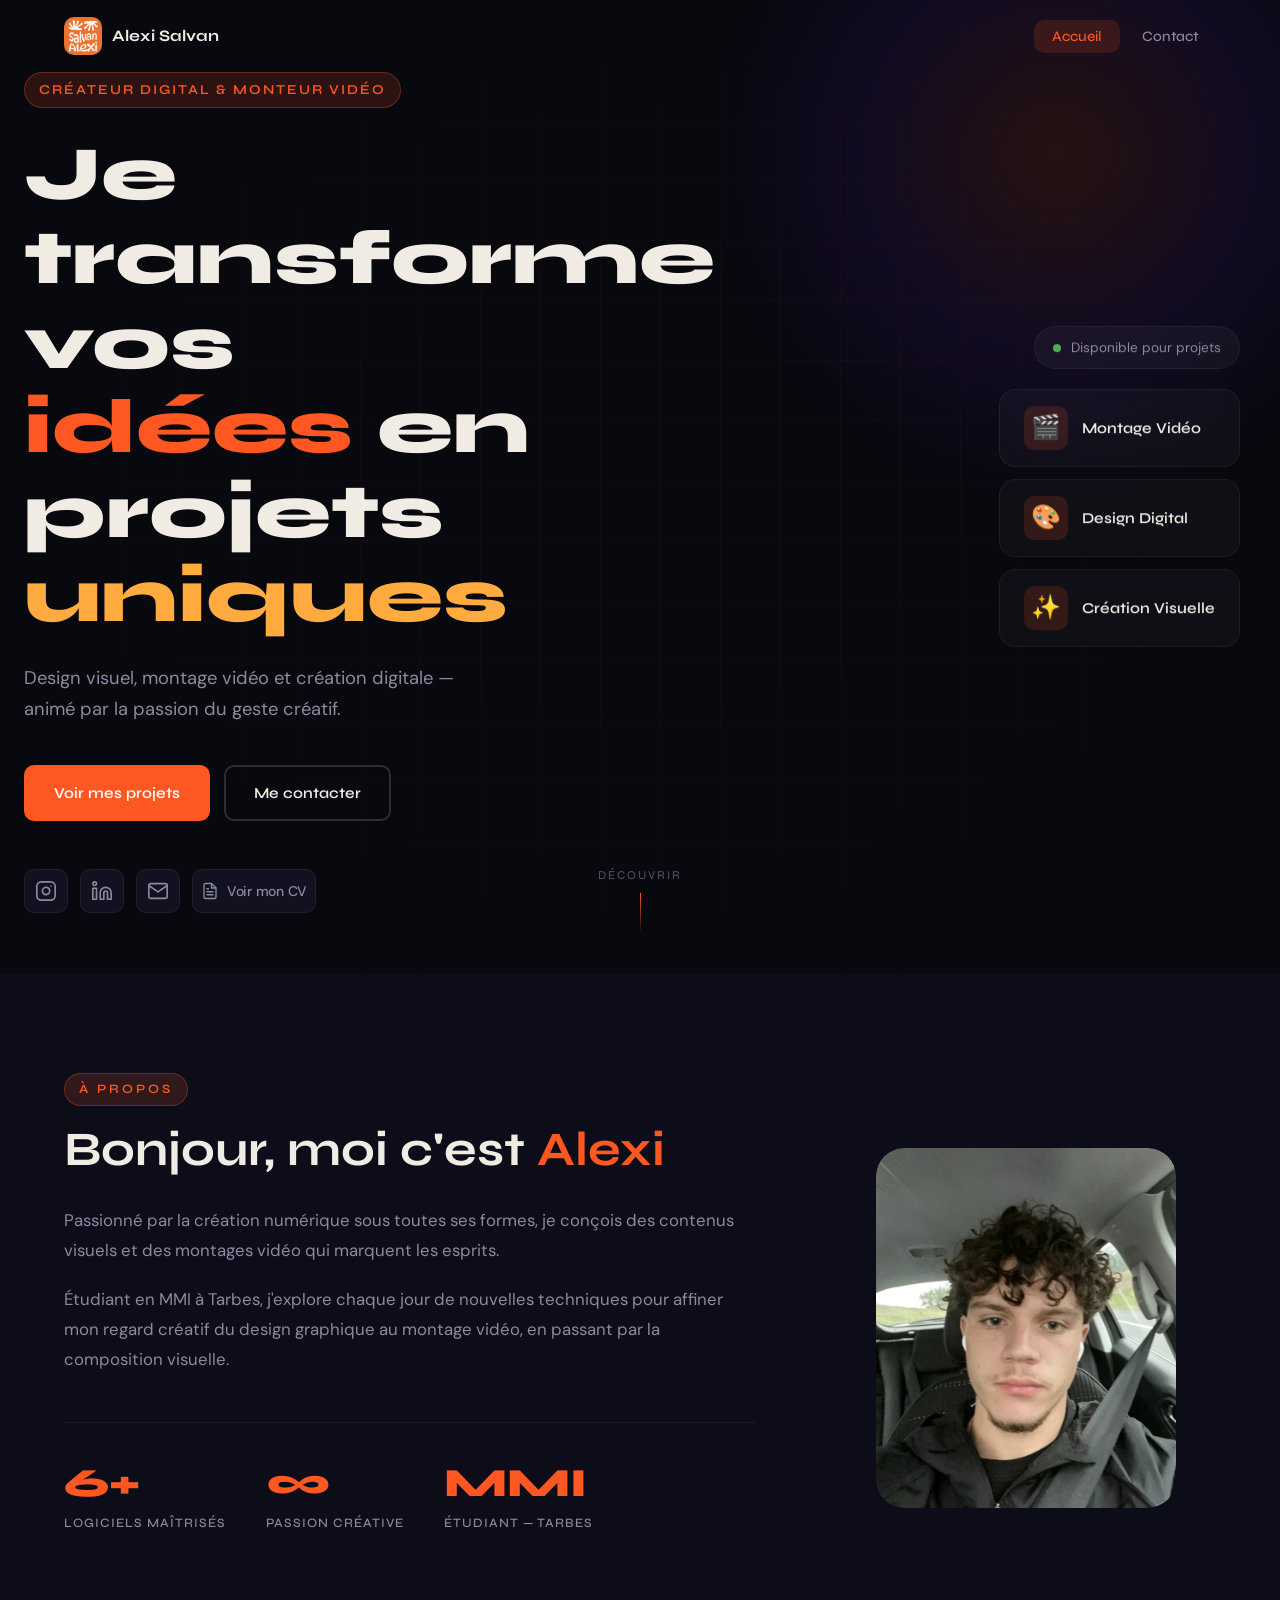
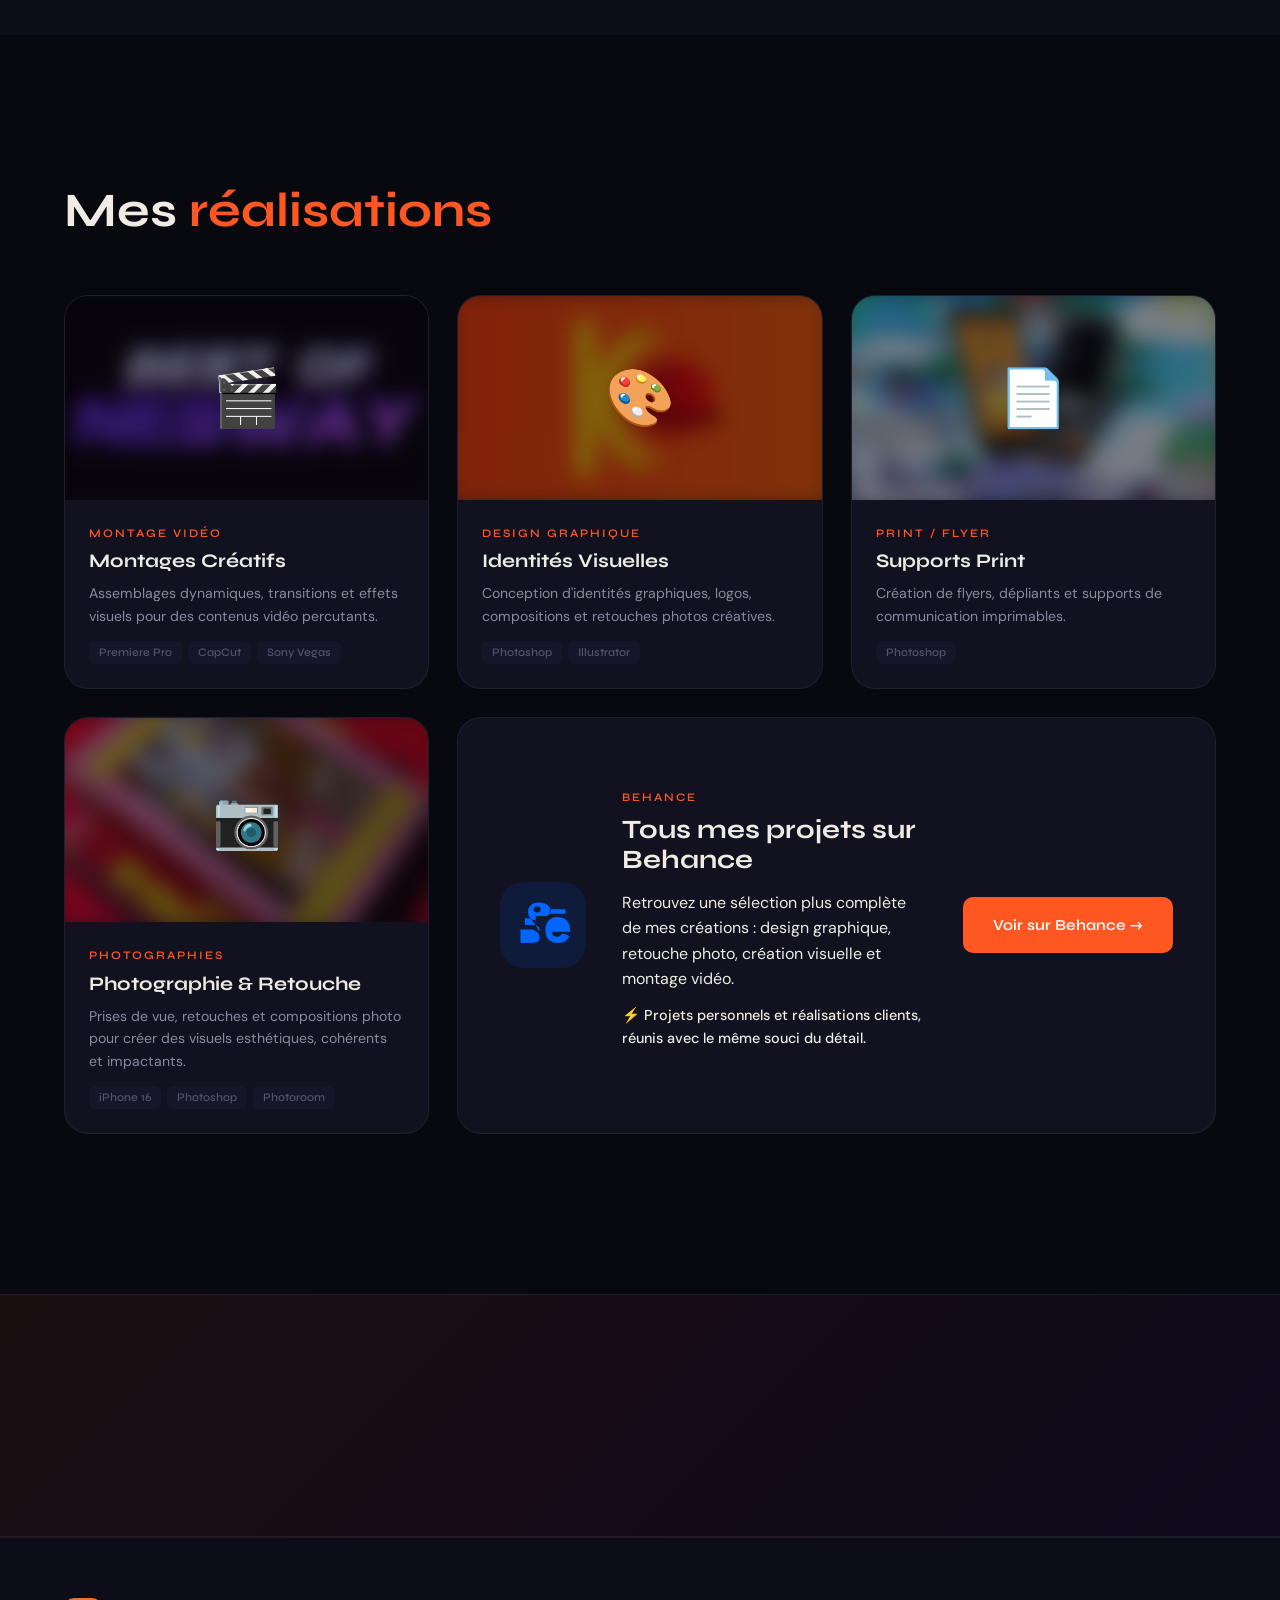
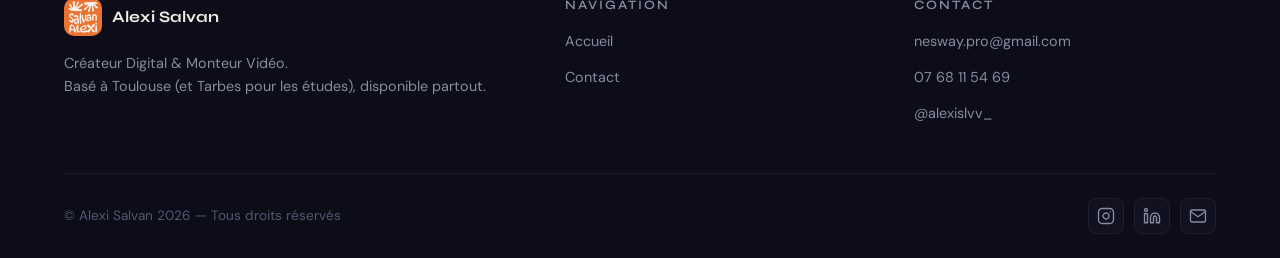
==== index.html @ b37fc1b8 "changelment" ====
<!DOCTYPE html>
<html lang="fr">
<head>
    <meta charset="UTF-8">
    <meta name="viewport" content="width=device-width, initial-scale=1.0">
    <title>Alexi Salvan — Créateur Digital & Montage Vidéo</title>
    <meta name="description" content="Découvrez l'univers d'Alexi Salvan : création digitale, conception visuelle et montage vidéo. Transformer vos idées en projets uniques.">
    <link rel="preconnect" href="https://fonts.googleapis.com">
    <link href="https://fonts.googleapis.com/css2?family=Syne:wght@400;500;600;700;800&family=DM+Sans:ital,opsz,wght@0,9..40,300;0,9..40,400;0,9..40,500;1,9..40,300&display=swap" rel="stylesheet">
    <link rel="stylesheet" href="style.css">
    <link rel="icon" type="image/png" href="assets/favicon.png">
</head>
<body>

    <!-- NAVIGATION -->
    <nav class="navbar" id="navbar">
        <div class="nav-inner">
            <a href="index.html" class="nav-logo">
                <img src="assets/logo.png" alt="Logo Alexi Salvan" class="logo-img">
                <span class="logo-name">Alexi Salvan</span>
            </a>
            <button class="nav-toggle" id="navToggle" aria-label="Menu">
                <span></span><span></span><span></span>
            </button>
            <ul class="nav-links" id="navLinks">
                <li><a href="index.html" class="active">Accueil</a></li>
                <li><a href="contact.html">Contact</a></li>
            </ul>
        </div>
    </nav>

    <!-- HERO -->
    <section class="hero" id="hero">
        <div class="hero-bg-grid"></div>
        <div class="hero-bg-glow"></div>
        <div class="hero-content">
            <p class="hero-eyebrow">Créateur Digital & Monteur Vidéo</p>
            <h1 class="hero-title">
                Je transforme vos<br>
                <span class="hero-accent">idées</span> en projets<br>
                <span class="hero-accent-2">uniques</span>
            </h1>
            <p class="hero-sub">
                Design visuel, montage vidéo et création digitale —<br>
                animé par la passion du geste créatif.
            </p>
            <div class="hero-actions">
                <a href="#projets" class="btn btn-primary">Voir mes projets</a>
                <a href="contact.html" class="btn btn-ghost">Me contacter</a>
            </div>
<div class="hero-social">
    <a href="https://www.instagram.com/alexislvv_" target="_blank" rel="noopener" aria-label="Instagram">
        <svg width="22" height="22" viewBox="0 0 24 24" fill="none" stroke="currentColor" stroke-width="1.8" stroke-linecap="round" stroke-linejoin="round"><rect x="2" y="2" width="20" height="20" rx="5" ry="5"/><path d="M16 11.37A4 4 0 1 1 12.63 8 4 4 0 0 1 16 11.37z"/><line x1="17.5" y1="6.5" x2="17.51" y2="6.5"/></svg>
    </a>

    <a href="https://www.linkedin.com/in/alexi-salvan-ab738b33b/" target="_blank" rel="noopener" aria-label="LinkedIn">
        <svg width="22" height="22" viewBox="0 0 24 24" fill="none" stroke="currentColor" stroke-width="1.8" stroke-linecap="round" stroke-linejoin="round"><path d="M16 8a6 6 0 0 1 6 6v7h-4v-7a2 2 0 0 0-2-2 2 2 0 0 0-2 2v7h-4v-7a6 6 0 0 1 6-6z"/><rect x="2" y="9" width="4" height="12"/><circle cx="4" cy="4" r="2"/></svg>
    </a>

    <a href="mailto:nesway.pro@gmail.com" aria-label="Email">
        <svg width="22" height="22" viewBox="0 0 24 24" fill="none" stroke="currentColor" stroke-width="1.8" stroke-linecap="round" stroke-linejoin="round"><path d="M4 4h16c1.1 0 2 .9 2 2v12c0 1.1-.9 2-2 2H4c-1.1 0-2-.9-2-2V6c0-1.1.9-2 2-2z"/><polyline points="22,6 12,13 2,6"/></svg>
    </a>

    <a href="assets/cv-alexi-salvan.pdf" class="hero-social-cv" target="_blank" rel="noopener" aria-label="Voir mon CV">
        <svg width="18" height="18" viewBox="0 0 24 24" fill="none" stroke="currentColor" stroke-width="1.8" stroke-linecap="round" stroke-linejoin="round" aria-hidden="true">
            <path d="M14 2H6a2 2 0 0 0-2 2v16a2 2 0 0 0 2 2h12a2 2 0 0 0 2-2V8z"/>
            <polyline points="14 2 14 8 20 8"/>
            <line x1="8" y1="13" x2="16" y2="13"/>
            <line x1="8" y1="17" x2="16" y2="17"/>
            <line x1="8" y1="9" x2="10" y2="9"/>
        </svg>
        <span>Voir mon CV</span>
    </a>
</div>

        </div>
        <div class="hero-visual">
            <div class="hero-badge">
                <div class="badge-dot"></div>
                <span>Disponible pour projets</span>
            </div>
            <div class="hero-card-stack">
                <div class="hc-card hc-card-1">
                    <div class="hc-icon">🎬</div>
                    <span>Montage Vidéo</span>
                </div>
                <div class="hc-card hc-card-2">
                    <div class="hc-icon">🎨</div>
                    <span>Design Digital</span>
                </div>
                <div class="hc-card hc-card-3">
                    <div class="hc-icon">✨</div>
                    <span>Création Visuelle</span>
                </div>
            </div>
        </div>
        <div class="hero-scroll-hint">
            <span>Découvrir</span>
            <div class="scroll-line"></div>
        </div>
    </section>

    <!-- ABOUT -->
    <section class="section about" id="about">
        <div class="container">
            <div class="section-label reveal">À propos</div>
            <div class="about-grid">
                <div class="about-text reveal">
                    <h2>Bonjour, moi c'est <span class="text-accent">Alexi</span></h2>
                    <p>
                        Passionné par la création numérique sous toutes ses formes, je conçois des contenus visuels et des montages vidéo qui marquent les esprits.
                    </p>
                    <p>
                        Étudiant en MMI à Tarbes, j'explore chaque jour de nouvelles techniques pour affiner mon regard créatif du design graphique au montage vidéo, en passant par la composition visuelle.
                    </p>
                    <div class="about-stats reveal">
                        <div class="stat">
                            <span class="stat-num">6+</span>
                            <span class="stat-label">Logiciels maîtrisés</span>
                        </div>
                        <div class="stat">
                            <span class="stat-num">∞</span>
                            <span class="stat-label">Passion créative</span>
                        </div>
                        <div class="stat">
                            <span class="stat-num">MMI</span>
                            <span class="stat-label">Étudiant — Tarbes</span>
                        </div>
                    </div>
                </div>
                <div class="about-visual reveal">
                    <div class="about-img-frame">
                            <img src="assets/moi.png" alt="Photo de Alexi Salvan" class="about-img">
                        </div>
                    </div>
                </div>
            </div>
        </div>
    </section>

<!-- PROJECTS PREVIEW -->
<section class="section projects-preview" id="projets">
    <div class="container">
        <div class="section-label reveal">Portfolio</div>
        <div class="section-header reveal">
            <h2>Mes <span class="text-accent">réalisations</span></h2>
        </div>

<!-- Project Cards -->
<div class="projects-main-grid">
    <div class="project-main-card reveal" data-category="video">
        <div class="pmc-img pmc-img-bg" style="--project-bg: url('assets/video/3.png');">
            <div class="pmc-placeholder">
                <span>🎬</span>
            </div>
            <div class="pmc-overlay">
                <a href="montage-video.html" class="btn btn-primary btn-sm">Voir le projet →</a>
            </div>
        </div>
        <div class="pmc-body">
            <div class="pmc-category">Montage Vidéo</div>
            <h3>Montages Créatifs</h3>
            <p>Assemblages dynamiques, transitions et effets visuels pour des contenus vidéo percutants.</p>
            <div class="pmc-tools">
                <span>Premiere Pro</span>
                <span>CapCut</span>
                <span>Sony Vegas</span>
            </div>
        </div>
    </div>

    <div class="project-main-card reveal" data-category="design">
        <div class="pmc-img pmc-img-bg" style="--project-bg: url('assets/design/2.png');">
            <div class="pmc-placeholder">
                <span>🎨</span>
            </div>
            <div class="pmc-overlay">
                <a href="design.html" class="btn btn-primary btn-sm">Voir les projets →</a>
            </div>
        </div>
        <div class="pmc-body">
            <div class="pmc-category">Design Graphique</div>
            <h3>Identités Visuelles</h3>
            <p>Conception d'identités graphiques, logos, compositions et retouches photos créatives.</p>
            <div class="pmc-tools">
                <span>Photoshop</span>
                <span>Illustrator</span>
            </div>
        </div>
    </div>

    <div class="project-main-card reveal" data-category="print">
        <div class="pmc-img pmc-img-bg" style="--project-bg: url('assets/flyers/flyer-1.png');">
            <div class="pmc-placeholder">
                <span>📄</span>
            </div>
            <div class="pmc-overlay">
                <a href="flyers.html" class="btn btn-primary btn-sm">Voir les projets →</a>
            </div>
        </div>
        <div class="pmc-body">
            <div class="pmc-category">Print / Flyer</div>
            <h3>Supports Print</h3>
            <p>Création de flyers, dépliants et supports de communication imprimables.</p>
            <div class="pmc-tools">
                <span>Photoshop</span>
            </div>
        </div>
    </div>

    <div class="project-main-card reveal" data-category="photographies">
        <div class="pmc-img pmc-img-bg" style="--project-bg: url('assets/photo/3.jpg');">
            <div class="pmc-placeholder">
                <span>📷</span>
            </div>
            <div class="pmc-overlay">
                <a href="photo.html" class="btn btn-primary btn-sm">Voir les projets →</a>
            </div>
        </div>
        <div class="pmc-body">
            <div class="pmc-category">Photographies</div>
            <h3>Photographie & Retouche</h3>
            <p>Prises de vue, retouches et compositions photo pour créer des visuels esthétiques, cohérents et impactants.</p>
            <div class="pmc-tools">
                <span>iPhone 16</span>
                <span>Photoshop</span>
                <span>Photoroom</span>
            </div>
        </div>
    </div>

<!-- Featured Behance Block -->
<div class="project-main-card behance-card-wide reveal">
    <div class="behance-card-content">
        <div class="behance-card-left">
            <div class="behance-icon">
                <svg width="54" height="54" viewBox="0 0 24 24" fill="currentColor">
                    <path d="M22 7h-7V5h7v2zm1.726 10c-.442 1.297-2.029 3-5.101 3-3.074 0-5.564-1.729-5.564-5.675 0-3.91 2.325-5.92 5.466-5.92 3.082 0 4.964 1.782 5.375 4.426.078.506.109 1.188.095 2.14H15.97c.13 1.67 1.09 2.279 2.39 2.279.95 0 1.629-.447 1.742-1.237l1.614.007zM8.726 8h4.145c1.464 0 2.527-.91 2.527-2.338C15.398 3.763 13.59 2 10.18 2 7.16 2 5.32 3.8 5.32 6.17c0 2.378 1.91 3.83 4.147 3.83h-.74zm.71-4.29c.95 0 1.532.58 1.532 1.37 0 .85-.68 1.37-1.532 1.37-.954 0-1.59-.57-1.59-1.37 0-.79.64-1.37 1.59-1.37zM2 20h4.5c2.5 0 4-.5 4-2.5s-1.5-2.5-3-3.5H2v5.5c0 .33.27.5.5.5H2zm2-8h4c1.5 0 2.5 1 2.5 2.5S7.5 9 6 9H4v3z"/>
                </svg>
            </div>
        </div>

        <div class="behance-card-text">
            <div class="pmc-category">Behance</div>
            <h3>Tous mes projets sur Behance</h3>
            <p>
                Retrouvez une sélection plus complète de mes créations : design graphique, retouche photo, création visuelle et montage vidéo.
            </p>
            <p class="behance-note">
                ⚡ Projets personnels et réalisations clients, réunis avec le même souci du détail.
            </p>
        </div>

        <div class="behance-card-action">
            <a href="https://www.behance.net/gallery/190710041/Portfolio-de-SALVAN-Mes-Projets" target="_blank" rel="noopener" class="btn btn-primary">
                Voir sur Behance →
            </a>
        </div>
    </div>
</div>

</section>


    <!-- CTA BAND -->
    <section class="cta-band">
        <div class="container">
            <div class="cta-band-inner reveal">
                <div class="cta-band-text">
                    <h2>Un projet en tête ?</h2>
                    <p>Discutons ensemble de vos idées et voyons ce que l'on peut créer.</p>
                </div>
                <a href="contact.html" class="btn btn-primary btn-lg">Me contacter →</a>
            </div>
        </div>
    </section>

    

    <!-- FOOTER -->
    <footer class="footer">
        <div class="container">
            <div class="footer-top">
                <div class="footer-brand">
                    <div class="footer-logo">
                        <img src="assets/logo.png" alt="Logo Alexi Salvan" class="logo-img">
                        <span class="logo-name">Alexi Salvan</span>
                    </div>
                    <p class="footer-tagline">Créateur Digital & Monteur Vidéo.<br>Basé à Toulouse (et Tarbes pour les études), disponible partout.</p>
                </div>
                <div class="footer-nav">
                    <h4>Navigation</h4>
                    <ul>
                        <li><a href="index.html">Accueil</a></li>
                        <li><a href="contact.html">Contact</a></li>
                    </ul>
                </div>
                <div class="footer-contact">
                    <h4>Contact</h4>
                    <ul>
                        <li><a href="mailto:nesway.pro@gmail.com">nesway.pro@gmail.com</a></li>
                        <li><a href="tel:+33768115469">07 68 11 54 69</a></li>
                        <li><a href="https://www.instagram.com/alexislvv_" target="_blank" rel="noopener">@alexislvv_</a></li>
                    </ul>
                </div>
            </div>
            <div class="footer-bottom">
                <p>© Alexi Salvan 2025 — Tous droits réservés</p>
                <div class="footer-social">
                    <a href="https://www.instagram.com/alexislvv_" target="_blank" rel="noopener" aria-label="Instagram">
                        <svg width="18" height="18" viewBox="0 0 24 24" fill="none" stroke="currentColor" stroke-width="1.8" stroke-linecap="round" stroke-linejoin="round"><rect x="2" y="2" width="20" height="20" rx="5" ry="5"/><path d="M16 11.37A4 4 0 1 1 12.63 8 4 4 0 0 1 16 11.37z"/><line x1="17.5" y1="6.5" x2="17.51" y2="6.5"/></svg>
                    </a>
                    <a href="https://www.linkedin.com/in/alexi-salvan-ab738b33b/" target="_blank" rel="noopener" aria-label="LinkedIn">
                        <svg width="18" height="18" viewBox="0 0 24 24" fill="none" stroke="currentColor" stroke-width="1.8" stroke-linecap="round" stroke-linejoin="round"><path d="M16 8a6 6 0 0 1 6 6v7h-4v-7a2 2 0 0 0-2-2 2 2 0 0 0-2 2v7h-4v-7a6 6 0 0 1 6-6z"/><rect x="2" y="9" width="4" height="12"/><circle cx="4" cy="4" r="2"/></svg>
                    </a>
                    <a href="mailto:nesway.pro@gmail.com" aria-label="Email">
                        <svg width="18" height="18" viewBox="0 0 24 24" fill="none" stroke="currentColor" stroke-width="1.8" stroke-linecap="round" stroke-linejoin="round"><path d="M4 4h16c1.1 0 2 .9 2 2v12c0 1.1-.9 2-2 2H4c-1.1 0-2-.9-2-2V6c0-1.1.9-2 2-2z"/><polyline points="22,6 12,13 2,6"/></svg>
                    </a>
                </div>
            </div>
        </div>
    </footer>

    <script src="main.js"></script>
</body>
</html>
---- style.css ----
/* =============================================
   ALEXI SALVAN — PORTFOLIO STYLES
   Theme: "Aurora Dark" — Bold & Vibrant
   ============================================= */

/* --- RESET & BASE --- */
*, *::before, *::after {
    margin: 0;
    padding: 0;
    box-sizing: border-box;
}

:root {
    /* Colors */
    --bg:         #08080f;
    --bg-alt:     #0d0d1a;
    --bg-card:    #111120;
    --bg-card-2:  #16162a;
    --accent:     #ff5722;
    --accent-hover: #ff7043;
    --accent-2:   #ffab40;
    --accent-glow: rgba(255, 87, 34, 0.15);
    --violet:     #7b2ff7;
    --violet-dim: rgba(123, 47, 247, 0.1);
    --text:       #f0ece4;
    --text-muted: #8a8aa0;
    --text-dim:   #555570;
    --border:     rgba(255,255,255,0.06);
    --border-accent: rgba(255, 87, 34, 0.3);

    /* Typography */
    --font-head: 'Syne', sans-serif;
    --font-body: 'DM Sans', sans-serif;

    /* Spacing */
    --nav-h: 72px;
    --container: 1200px;
    --radius: 16px;
    --radius-sm: 10px;
    --radius-lg: 24px;

    /* Transitions */
    --t: 0.3s ease;
    --t-slow: 0.5s ease;
}

/* --- SCROLLBAR --- */
::-webkit-scrollbar { width: 6px; }
::-webkit-scrollbar-track { background: var(--bg); }
::-webkit-scrollbar-thumb { background: var(--accent); border-radius: 3px; }

/* --- BASE --- */
html {
    scroll-behavior: smooth;
    scroll-padding-top: var(--nav-h);
}
body {
    background: var(--bg);
    color: var(--text);
    font-family: var(--font-body);
    font-size: 16px;
    line-height: 1.6;
    overflow-x: hidden;
}
a { color: inherit; text-decoration: none; transition: color var(--t); }
img { max-width: 100%; display: block; }
ul { list-style: none; }
::selection { background: var(--accent); color: #fff; }

/* --- LAYOUT --- */
.container {
    width: 100%;
    max-width: var(--container);
    margin: 0 auto;
    padding: 0 24px;
}
.section { padding: 100px 0; }

/* --- TYPOGRAPHY --- */
h1, h2, h3, h4 {
    font-family: var(--font-head);
    line-height: 1.15;
    font-weight: 700;
}
.text-accent { color: var(--accent); }
.text-accent-2 { color: var(--accent-2); }

/* --- BUTTONS --- */
.btn {
    display: inline-flex;
    align-items: center;
    gap: 8px;
    padding: 14px 28px;
    border-radius: var(--radius-sm);
    font-family: var(--font-head);
    font-weight: 600;
    font-size: 0.95rem;
    cursor: pointer;
    border: 2px solid transparent;
    transition: all var(--t);
    white-space: nowrap;
    text-decoration: none;
}
.btn-primary {
    background: var(--accent);
    color: #fff;
    border-color: var(--accent);
}
.btn-primary:hover {
    background: var(--accent-hover);
    border-color: var(--accent-hover);
    transform: translateY(-2px);
    box-shadow: 0 8px 24px rgba(255, 87, 34, 0.35);
}
.btn-ghost {
    background: transparent;
    color: var(--text);
    border-color: rgba(255,255,255,0.15);
}
.btn-ghost:hover {
    background: rgba(255,255,255,0.06);
    border-color: rgba(255,255,255,0.3);
    transform: translateY(-2px);
}
.btn-outline {
    background: transparent;
    color: var(--accent);
    border-color: var(--border-accent);
}
.btn-outline:hover {
    background: var(--accent-glow);
    transform: translateY(-2px);
}
.btn-sm { padding: 10px 20px; font-size: 0.875rem; }
.btn-lg { padding: 18px 36px; font-size: 1rem; }
.btn-full { width: 100%; justify-content: center; }

/* --- NAVBAR --- */
.navbar {
    position: fixed;
    top: 0; left: 0; right: 0;
    z-index: 1000;
    height: var(--nav-h);
    transition: all var(--t);
}
.navbar.scrolled {
    background: rgba(8, 8, 15, 0.92);
    backdrop-filter: blur(16px);
    border-bottom: 1px solid var(--border);
}
.nav-inner {
    max-width: var(--container);
    margin: 0 auto;
    padding: 0 24px;
    height: 100%;
    display: flex;
    align-items: center;
    justify-content: space-between;
    gap: 32px;
}
.nav-logo {
    display: flex;
    align-items: center;
    gap: 10px;
    text-decoration: none;
}
.logo-mark {
    width: 38px; height: 38px;
    background: var(--accent);
    border-radius: 10px;
    display: flex;
    align-items: center;
    justify-content: center;
    font-family: var(--font-head);
    font-weight: 800;
    font-size: 0.85rem;
    color: #fff;
    letter-spacing: -0.5px;
}

.logo-img {
    width: 38px;
    height: 38px;
    object-fit: contain;
    display: block;
    border-radius: 10px;
}

.logo-name {
    font-family: var(--font-head);
    font-weight: 700;
    font-size: 1rem;
    color: var(--text);
}
.nav-links {
    display: flex;
    align-items: center;
    gap: 4px;
}
.nav-links a {
    padding: 8px 18px;
    border-radius: var(--radius-sm);
    font-family: var(--font-head);
    font-weight: 500;
    font-size: 0.9rem;
    color: var(--text-muted);
    transition: all var(--t);
}
.nav-links a:hover,
.nav-links a.active {
    color: var(--text);
    background: rgba(255,255,255,0.06);
}
.nav-links a.active {
    color: var(--accent);
    background: var(--accent-glow);
}
.nav-toggle {
    display: none;
    flex-direction: column;
    gap: 5px;
    background: none;
    border: none;
    cursor: pointer;
    padding: 6px;
}
.nav-toggle span {
    width: 24px; height: 2px;
    background: var(--text);
    border-radius: 2px;
    transition: all var(--t);
}

/* --- HERO --- */
.hero {
    min-height: 100vh;
    display: flex;
    align-items: center;
    position: relative;
    overflow: hidden;
    padding-top: var(--nav-h);
    padding-bottom: 60px;
}
.hero-bg-grid {
    position: absolute;
    inset: 0;
    background-image:
        linear-gradient(rgba(255,87,34,0.04) 1px, transparent 1px),
        linear-gradient(90deg, rgba(255,87,34,0.04) 1px, transparent 1px);
    background-size: 60px 60px;
    mask-image: radial-gradient(ellipse at center, black 30%, transparent 80%);
}
.hero-bg-glow {
    position: absolute;
    top: -20%;
    right: -10%;
    width: 700px; height: 700px;
    background: radial-gradient(circle, rgba(255,87,34,0.12) 0%, rgba(123,47,247,0.08) 40%, transparent 70%);
    border-radius: 50%;
    animation: pulse-glow 6s ease-in-out infinite alternate;
}
@keyframes pulse-glow {
    0%   { transform: scale(1); opacity: 0.7; }
    100% { transform: scale(1.15); opacity: 1; }
}
.hero-content {
    position: relative;
    z-index: 2;
    max-width: 680px;
    padding: 0 24px;
}
.hero-eyebrow {
    display: inline-block;
    font-family: var(--font-head);
    font-size: 0.85rem;
    font-weight: 600;
    color: var(--accent);
    letter-spacing: 2px;
    text-transform: uppercase;
    margin-bottom: 24px;
    padding: 6px 14px;
    background: var(--accent-glow);
    border: 1px solid var(--border-accent);
    border-radius: 100px;
}
.hero-title {
    font-size: clamp(2.8rem, 6vw, 5rem);
    font-weight: 800;
    line-height: 1.1;
    margin-bottom: 24px;
    color: var(--text);
}
.hero-accent {
    color: var(--accent);
    position: relative;
}
.hero-accent-2 {
    color: var(--accent-2);
}
.hero-sub {
    font-size: 1.15rem;
    color: var(--text-muted);
    margin-bottom: 40px;
    line-height: 1.7;
}
.hero-actions {
    display: flex;
    flex-wrap: wrap;
    gap: 14px;
    margin-bottom: 48px;
}
.hero-social {
    display: flex;
    gap: 12px;
    align-items: center;
}
.hero-social a {
    width: 44px; height: 44px;
    border-radius: var(--radius-sm);
    background: var(--bg-card);
    border: 1px solid var(--border);
    display: flex;
    align-items: center;
    justify-content: center;
    color: var(--text-muted);
    transition: all var(--t);
}
.hero-social a:hover {
    background: var(--accent-glow);
    border-color: var(--border-accent);
    color: var(--accent);
    transform: translateY(-3px);
}
.hero-visual {
    position: absolute;
    right: 0;
    top: 50%;
    transform: translateY(-50%);
    width: 400px;
    display: flex;
    flex-direction: column;
    align-items: flex-end;
    gap: 20px;
    z-index: 2;
    padding: 0 40px 0 0;
}
.hero-badge {
    display: flex;
    align-items: center;
    gap: 10px;
    padding: 10px 18px;
    background: rgba(255,255,255,0.04);
    border: 1px solid var(--border);
    border-radius: 100px;
    font-size: 0.85rem;
    color: var(--text-muted);
    backdrop-filter: blur(10px);
}
.badge-dot {
    width: 8px; height: 8px;
    border-radius: 50%;
    background: #4caf50;
    animation: blink 2s ease-in-out infinite;
}
@keyframes blink {
    0%, 100% { opacity: 1; }
    50% { opacity: 0.3; }
}
.hero-card-stack {
    display: flex;
    flex-direction: column;
    gap: 12px;
}
.hc-card {
    background: rgba(255,255,255,0.03);
    border: 1px solid var(--border);
    border-radius: var(--radius);
    padding: 16px 24px;
    display: flex;
    align-items: center;
    gap: 14px;
    font-family: var(--font-head);
    font-weight: 600;
    font-size: 0.95rem;
    backdrop-filter: blur(10px);
    animation: float-card 3s ease-in-out infinite alternate;
    transition: all var(--t);
}
.hc-card:hover {
    background: var(--accent-glow);
    border-color: var(--border-accent);
    transform: translateX(-8px);
}
.hc-card-1 { animation-delay: 0s; }
.hc-card-2 { animation-delay: 0.5s; }
.hc-card-3 { animation-delay: 1s; }
@keyframes float-card {
    0%   { transform: translateX(0px); }
    100% { transform: translateX(-8px); }
}
.hc-icon {
    font-size: 1.5rem;
    width: 44px; height: 44px;
    background: var(--accent-glow);
    border-radius: 10px;
    display: flex;
    align-items: center;
    justify-content: center;
}
.hero-scroll-hint {
    position: absolute;
    bottom: 40px;
    left: 50%;
    transform: translateX(-50%);
    display: flex;
    flex-direction: column;
    align-items: center;
    gap: 8px;
    font-size: 0.75rem;
    color: var(--text-dim);
    letter-spacing: 2px;
    text-transform: uppercase;
    font-family: var(--font-head);
}
.scroll-line {
    width: 1px; height: 40px;
    background: linear-gradient(to bottom, var(--accent), transparent);
    animation: scroll-down 2s ease-in-out infinite;
}
@keyframes scroll-down {
    0%   { opacity: 0; transform: scaleY(0); transform-origin: top; }
    50%  { opacity: 1; transform: scaleY(1); transform-origin: top; }
    100% { opacity: 0; transform: scaleY(1); transform-origin: bottom; }
}

/* --- SECTION LABELS --- */
.section-label {
    display: inline-block;
    font-family: var(--font-head);
    font-size: 0.8rem;
    font-weight: 600;
    color: var(--accent);
    letter-spacing: 3px;
    text-transform: uppercase;
    margin-bottom: 16px;
    padding: 5px 14px;
    background: var(--accent-glow);
    border: 1px solid var(--border-accent);
    border-radius: 100px;
}
.section-header {
    display: flex;
    align-items: flex-end;
    justify-content: space-between;
    flex-wrap: wrap;
    gap: 20px;
    margin-bottom: 56px;
}
.section-header h2 {
    font-size: clamp(2rem, 4vw, 3rem);
}
.section-sub {
    color: var(--text-muted);
    max-width: 540px;
    margin-top: -24px;
    margin-bottom: 56px;
}

/* --- ABOUT --- */
.about { background: var(--bg-alt); }
.about-grid {
    display: grid;
    grid-template-columns: 1fr 380px;
    gap: 80px;
    align-items: center;
}
.about-text h2 {
    font-size: clamp(2rem, 4vw, 3rem);
    margin-bottom: 28px;
}
.about-text p {
    color: var(--text-muted);
    margin-bottom: 18px;
    font-size: 1.05rem;
    line-height: 1.8;
}
.about-stats {
    display: flex;
    gap: 40px;
    margin-top: 48px;
    padding-top: 40px;
    border-top: 1px solid var(--border);
    flex-wrap: wrap;
}
.stat {}
.stat-num {
    display: block;
    font-family: var(--font-head);
    font-size: 2.5rem;
    font-weight: 800;
    color: var(--accent);
    line-height: 1;
    margin-bottom: 6px;
}
.stat-label {
    font-size: 0.8rem;
    color: var(--text-muted);
    text-transform: uppercase;
    letter-spacing: 1px;
    font-family: var(--font-head);
    font-weight: 500;
}
.about-visual {
    display: flex;
    justify-content: center;
}
.about-img-frame {
    position: relative;
    width: 300px; height: 360px;
}
.about-img-placeholder {
    width: 100%; height: 100%;
    background: linear-gradient(135deg, #1a1a2e 0%, #16213e 50%, #0f3460 100%);
    border-radius: var(--radius-lg);
    display: flex;
    align-items: center;
    justify-content: center;
    position: relative;
    overflow: hidden;
    border: 1px solid var(--border);
}
.about-img-placeholder::before {
    content: '';
    position: absolute;
    inset: 0;
    background: linear-gradient(135deg, rgba(255,87,34,0.15) 0%, rgba(123,47,247,0.1) 100%);
}
.about-img-placeholder span {
    font-family: var(--font-head);
    font-size: 5rem;
    font-weight: 800;
    color: var(--accent);
    opacity: 0.5;
    position: relative;
    z-index: 1;
}
.about-img-decoration {
    position: absolute;
    bottom: -16px;
    right: -16px;
    width: 200px; height: 200px;
    border-radius: var(--radius-lg);
    background: var(--accent);
    opacity: 0.08;
    z-index: -1;
}

/* --- PROJECTS PREVIEW --- */
.projects-preview {}
.projects-grid {
    display: grid;
    grid-template-columns: repeat(3, 1fr);
    gap: 24px;
    margin-bottom: 56px;
}
.project-card {
    background: var(--bg-card);
    border: 1px solid var(--border);
    border-radius: var(--radius-lg);
    overflow: hidden;
    transition: all var(--t);
}
.project-card:hover {
    border-color: var(--border-accent);
    transform: translateY(-6px);
    box-shadow: 0 20px 60px rgba(0,0,0,0.4);
}
.pc-visual {
    position: relative;
    aspect-ratio: 16/10;
    overflow: hidden;
}
.pc-img {
    width: 100%; height: 100%;
    display: flex;
    align-items: center;
    justify-content: center;
    transition: transform var(--t-slow);
}
.project-card:hover .pc-img { transform: scale(1.05); }
.pc-placeholder-icon {
    font-size: 3rem;
    opacity: 0.6;
}
.pc-overlay {
    position: absolute;
    inset: 0;
    background: rgba(8,8,15,0.85);
    display: flex;
    align-items: center;
    justify-content: center;
    opacity: 0;
    transition: opacity var(--t);
    backdrop-filter: blur(4px);
}
.project-card:hover .pc-overlay { opacity: 1; }
.pc-body { padding: 24px; }
.pc-tags {
    display: flex;
    flex-wrap: wrap;
    gap: 8px;
    margin-bottom: 12px;
}
.tag {
    padding: 3px 10px;
    background: var(--accent-glow);
    border: 1px solid var(--border-accent);
    border-radius: 100px;
    font-size: 0.72rem;
    font-family: var(--font-head);
    font-weight: 600;
    color: var(--accent);
    letter-spacing: 0.5px;
    text-transform: uppercase;
}
.pc-title {
    font-size: 1.2rem;
    margin-bottom: 8px;
}
.pc-desc {
    font-size: 0.9rem;
    color: var(--text-muted);
    line-height: 1.6;
}
.projects-cta {
    text-align: center;
    padding-top: 20px;
}

/* --- SKILLS --- */
.skills { background: var(--bg-alt); }
.skills-grid {
    display: grid;
    grid-template-columns: repeat(3, 1fr);
    gap: 20px;
}
.skill-card {
    background: var(--bg-card);
    border: 1px solid var(--border);
    border-radius: var(--radius);
    padding: 28px 24px;
    transition: all var(--t);
    text-align: center;
}
.skill-card:hover {
    border-color: var(--border-accent);
    transform: translateY(-4px);
    box-shadow: 0 12px 40px rgba(0,0,0,0.3);
}
.sc-logo {
    width: 64px; height: 64px;
    margin: 0 auto 18px;
    border-radius: var(--radius-sm);
    overflow: hidden;
    background: rgba(255,255,255,0.04);
    display: flex;
    align-items: center;
    justify-content: center;
    border: 1px solid var(--border);
}
.sc-logo img {
    width: 100%; height: 100%;
    object-fit: contain;
    padding: 8px;
}
.sc-fallback {
    font-family: var(--font-head);
    font-weight: 800;
    font-size: 1.1rem;
    color: var(--accent);
}
.skill-card h3 {
    font-size: 1.05rem;
    margin-bottom: 8px;
}
.skill-card p {
    font-size: 0.85rem;
    color: var(--text-muted);
    line-height: 1.5;
}

/* --- CTA BAND --- */
.cta-band {
    padding: 80px 0;
    background: linear-gradient(135deg, rgba(255,87,34,0.08) 0%, rgba(123,47,247,0.06) 100%);
    border-top: 1px solid var(--border);
    border-bottom: 1px solid var(--border);
}
.cta-band-inner {
    display: flex;
    align-items: center;
    justify-content: space-between;
    gap: 40px;
    flex-wrap: wrap;
}
.cta-band-text h2 {
    font-size: clamp(1.8rem, 3vw, 2.5rem);
    margin-bottom: 10px;
}
.cta-band-text p {
    color: var(--text-muted);
    font-size: 1.05rem;
}

/* --- PAGE HEADER --- */
.page-header {
    padding: 140px 0 80px;
    position: relative;
    overflow: hidden;
}
.page-header-contact {
    background: linear-gradient(180deg, var(--bg-alt) 0%, var(--bg) 100%);
}
.page-header-bg {
    position: absolute;
    inset: 0;
    background:
        radial-gradient(ellipse at 20% 50%, rgba(255,87,34,0.08) 0%, transparent 60%),
        radial-gradient(ellipse at 80% 50%, rgba(123,47,247,0.06) 0%, transparent 60%);
}
.page-header-content {
    position: relative;
    z-index: 1;
}
.page-title {
    font-size: clamp(2.5rem, 5vw, 4rem);
    margin-bottom: 20px;
}
.page-sub {
    color: var(--text-muted);
    max-width: 560px;
    font-size: 1.1rem;
    line-height: 1.7;
}

/* --- PROJECTS PAGE --- */
.behance-block {
    background: var(--bg-card);
    border: 1px solid var(--border);
    border-radius: var(--radius-lg);
    padding: 48px;
    display: grid;
    grid-template-columns: auto 1fr auto;
    align-items: center;
    gap: 40px;
    margin-bottom: 60px;
}
.behance-icon {
    width: 80px; height: 80px;
    background: rgba(0053cf, 0.1);
    border-radius: var(--radius);
    display: flex;
    align-items: center;
    justify-content: center;
    color: #0053cf;
    flex-shrink: 0;
}
.behance-text h2 {
    font-size: 1.5rem;
    margin-bottom: 12px;
}
.behance-text p {
    color: var(--text-muted);
    font-size: 0.95rem;
    line-height: 1.6;
}
.behance-note {
    margin-top: 10px;
    color: var(--text) !important;
    font-size: 0.9rem !important;
}
.projects-filter {
    display: flex;
    gap: 10px;
    flex-wrap: wrap;
    margin-bottom: 40px;
}
.filter-btn {
    padding: 8px 20px;
    border-radius: 100px;
    background: var(--bg-card);
    border: 1px solid var(--border);
    color: var(--text-muted);
    font-family: var(--font-head);
    font-size: 0.85rem;
    font-weight: 500;
    cursor: pointer;
    transition: all var(--t);
}
.filter-btn:hover,
.filter-btn.active {
    background: var(--accent-glow);
    border-color: var(--border-accent);
    color: var(--accent);
}
.projects-main-grid {
    display: grid;
    grid-template-columns: repeat(3, 1fr);
    gap: 28px;
    margin-bottom: 60px;
}
.project-main-card {
    background: var(--bg-card);
    border: 1px solid var(--border);
    border-radius: var(--radius-lg);
    overflow: hidden;
    transition: all var(--t);
}
.project-main-card:hover {
    border-color: var(--border-accent);
    transform: translateY(-6px);
    box-shadow: 0 20px 60px rgba(0,0,0,0.4);
}
.project-main-card.hidden {
    display: none;
}
.pmc-img {
    aspect-ratio: 16/9;
    position: relative;
    overflow: hidden;
}
.pmc-placeholder {
    width: 100%; height: 100%;
    display: flex;
    align-items: center;
    justify-content: center;
    font-size: 3.5rem;
    transition: transform var(--t-slow);
}
.project-main-card:hover .pmc-placeholder { transform: scale(1.05); }
.pmc-overlay {
    position: absolute;
    inset: 0;
    background: rgba(8,8,15,0.85);
    display: flex;
    align-items: center;
    justify-content: center;
    opacity: 0;
    transition: opacity var(--t);
    backdrop-filter: blur(4px);
}
.project-main-card:hover .pmc-overlay { opacity: 1; }
.pmc-body { padding: 24px; }
.pmc-category {
    font-size: 0.72rem;
    font-family: var(--font-head);
    font-weight: 600;
    text-transform: uppercase;
    letter-spacing: 2px;
    color: var(--accent);
    margin-bottom: 8px;
}
.pmc-body h3 { font-size: 1.2rem; margin-bottom: 10px; }
.pmc-body p { font-size: 0.88rem; color: var(--text-muted); line-height: 1.6; margin-bottom: 14px; }
.pmc-tools {
    display: flex;
    flex-wrap: wrap;
    gap: 6px;
}
.pmc-tools span {
    padding: 2px 10px;
    background: var(--bg-card-2);
    border-radius: 6px;
    font-size: 0.72rem;
    color: var(--text-dim);
    font-family: var(--font-head);
    font-weight: 500;
}
.projects-page-cta { margin-top: 40px; }
.cta-box {
    background: var(--bg-card);
    border: 1px solid var(--border);
    border-radius: var(--radius-lg);
    padding: 40px 48px;
    display: flex;
    align-items: center;
    gap: 32px;
    flex-wrap: wrap;
}
.cta-box-icon { font-size: 2.5rem; }
.cta-box-text { flex: 1; }
.cta-box-text h3 { font-size: 1.3rem; margin-bottom: 6px; }
.cta-box-text p { color: var(--text-muted); font-size: 0.95rem; }

/* --- CONTACT PAGE --- */
.contact-section {}
.contact-grid {
    display: grid;
    grid-template-columns: 1fr 1.6fr;
    gap: 60px;
    align-items: start;
}
.contact-info {
    display: flex;
    flex-direction: column;
    gap: 16px;
}
.contact-info-card {
    background: var(--bg-card);
    border: 1px solid var(--border);
    border-radius: var(--radius);
    padding: 20px 24px;
    display: flex;
    align-items: flex-start;
    gap: 16px;
    transition: all var(--t);
}
.contact-info-card:hover {
    border-color: var(--border-accent);
    background: var(--bg-card-2);
}
.ci-icon {
    width: 48px; height: 48px;
    border-radius: var(--radius-sm);
    background: var(--accent-glow);
    border: 1px solid var(--border-accent);
    display: flex;
    align-items: center;
    justify-content: center;
    color: var(--accent);
    flex-shrink: 0;
}
.contact-info-card h4 {
    font-size: 0.75rem;
    text-transform: uppercase;
    letter-spacing: 1.5px;
    color: var(--text-muted);
    margin-bottom: 4px;
    font-weight: 500;
}
.contact-info-card a {
    font-size: 0.95rem;
    color: var(--text);
    transition: color var(--t);
}
.contact-info-card a:hover { color: var(--accent); }
.contact-availability {
    display: flex;
    align-items: center;
    gap: 10px;
    padding: 12px 18px;
    background: rgba(76,175,80,0.06);
    border: 1px solid rgba(76,175,80,0.2);
    border-radius: 100px;
    font-size: 0.85rem;
    color: #4caf50;
    font-family: var(--font-head);
    font-weight: 500;
}
.avail-dot {
    width: 8px; height: 8px;
    border-radius: 50%;
    background: #4caf50;
    animation: blink 2s ease-in-out infinite;
}

/* --- CONTACT FORM --- */
.contact-form-wrap {
    background: var(--bg-card);
    border: 1px solid var(--border);
    border-radius: var(--radius-lg);
    padding: 48px;
}
.contact-form { display: flex; flex-direction: column; gap: 24px; }
.form-group { display: flex; flex-direction: column; gap: 8px; }
.form-group label {
    font-family: var(--font-head);
    font-size: 0.85rem;
    font-weight: 600;
    color: var(--text-muted);
    text-transform: uppercase;
    letter-spacing: 1px;
}
.form-group input,
.form-group textarea {
    background: var(--bg);
    border: 1px solid var(--border);
    border-radius: var(--radius-sm);
    padding: 14px 18px;
    color: var(--text);
    font-family: var(--font-body);
    font-size: 1rem;
    transition: all var(--t);
    resize: vertical;
    outline: none;
}
.form-group input:focus,
.form-group textarea:focus {
    border-color: var(--accent);
    box-shadow: 0 0 0 3px var(--accent-glow);
}
.form-group input::placeholder,
.form-group textarea::placeholder {
    color: var(--text-dim);
}
.form-error {
    font-size: 0.8rem;
    color: #f44336;
    display: none;
}
.form-group.has-error .form-error { display: block; }
.form-group.has-error input,
.form-group.has-error textarea {
    border-color: #f44336;
}
.form-success {
    display: flex;
    align-items: center;
    gap: 10px;
    padding: 16px 20px;
    background: rgba(76,175,80,0.08);
    border: 1px solid rgba(76,175,80,0.2);
    border-radius: var(--radius-sm);
    color: #4caf50;
    font-size: 0.95rem;
}
.form-fail {
    padding: 16px 20px;
    background: rgba(244,67,54,0.08);
    border: 1px solid rgba(244,67,54,0.2);
    border-radius: var(--radius-sm);
    color: #f44336;
    font-size: 0.9rem;
}
.form-fail a { text-decoration: underline; }
.spinner {
    animation: spin 0.8s linear infinite;
}
@keyframes spin { to { transform: rotate(360deg); } }

/* --- FOOTER --- */
.footer {
    padding: 60px 0 0;
    border-top: 1px solid var(--border);
    background: var(--bg-alt);
}
.footer-top {
    display: grid;
    grid-template-columns: 1.5fr 1fr 1fr;
    gap: 48px;
    padding-bottom: 48px;
    border-bottom: 1px solid var(--border);
}
.footer-logo {
    display: flex;
    align-items: center;
    gap: 10px;
    margin-bottom: 16px;
}
.footer-tagline {
    color: var(--text-muted);
    font-size: 0.9rem;
    line-height: 1.6;
}
.footer-nav h4,
.footer-contact h4 {
    font-size: 0.8rem;
    text-transform: uppercase;
    letter-spacing: 2px;
    color: var(--text-muted);
    margin-bottom: 16px;
    font-weight: 600;
}
.footer-nav ul,
.footer-contact ul {
    display: flex;
    flex-direction: column;
    gap: 10px;
}
.footer-nav a,
.footer-contact a {
    color: var(--text-muted);
    font-size: 0.9rem;
    transition: color var(--t);
}
.footer-nav a:hover,
.footer-contact a:hover { color: var(--accent); }
.footer-bottom {
    display: flex;
    align-items: center;
    justify-content: space-between;
    padding: 24px 0;
    flex-wrap: wrap;
    gap: 16px;
}
.footer-bottom p {
    color: var(--text-dim);
    font-size: 0.85rem;
}
.footer-social {
    display: flex;
    gap: 10px;
}
.footer-social a {
    width: 36px; height: 36px;
    border-radius: 8px;
    background: var(--bg-card);
    border: 1px solid var(--border);
    display: flex;
    align-items: center;
    justify-content: center;
    color: var(--text-muted);
    transition: all var(--t);
}
.footer-social a:hover {
    background: var(--accent-glow);
    border-color: var(--border-accent);
    color: var(--accent);
}

/* --- REVEAL ANIMATIONS --- */
.reveal {
    opacity: 0;
    transform: translateY(28px);
    transition: opacity 0.7s ease, transform 0.7s ease;
}
.reveal.visible {
    opacity: 1;
    transform: translateY(0);
}

/* --- RESPONSIVE --- */
@media (max-width: 1024px) {
    .hero-visual { display: none; }
    .hero-content { max-width: 100%; }
    .about-grid { grid-template-columns: 1fr; gap: 48px; }
    .about-visual { display: none; }
    .projects-grid,
    .skills-grid { grid-template-columns: repeat(2, 1fr); }
    .projects-main-grid { grid-template-columns: repeat(2, 1fr); }
    .contact-grid { grid-template-columns: 1fr; }
    .behance-block { grid-template-columns: 1fr; text-align: center; }
    .behance-block .btn { justify-content: center; }
    .cta-band-inner { justify-content: center; text-align: center; }
    .footer-top { grid-template-columns: 1fr 1fr; }
}

@media (max-width: 768px) {
    :root { --nav-h: 64px; }
    .section { padding: 70px 0; }
    .nav-links {
        position: fixed;
        top: var(--nav-h);
        left: 0; right: 0;
        background: rgba(8,8,15,0.97);
        backdrop-filter: blur(20px);
        flex-direction: column;
        padding: 24px;
        gap: 4px;
        border-bottom: 1px solid var(--border);
        transform: translateY(-120%);
        opacity: 0;
        transition: all 0.35s ease;
    }
    .nav-links.open {
        transform: translateY(0);
        opacity: 1;
    }
    .nav-toggle { display: flex; }
    .nav-toggle.active span:nth-child(1) { transform: rotate(45deg) translate(5px, 5px); }
    .nav-toggle.active span:nth-child(2) { opacity: 0; }
    .nav-toggle.active span:nth-child(3) { transform: rotate(-45deg) translate(5px, -5px); }
    .projects-grid,
    .skills-grid,
    .projects-main-grid { grid-template-columns: 1fr; }
    .about-stats { gap: 28px; }
    .contact-form-wrap { padding: 28px 20px; }
    .cta-box { padding: 28px 24px; flex-direction: column; text-align: center; }
    .section-header { flex-direction: column; align-items: flex-start; }
    .behance-block { padding: 28px 20px; }
    .footer-top { grid-template-columns: 1fr; }
    .footer-bottom { flex-direction: column; text-align: center; }
    .hero-scroll-hint { display: none; }
}

/* --- PROJECT DETAIL PAGE / GALLERY --- */

.project-back-btn {
    position: fixed;
    top: 24px;
    left: 24px;
    z-index: 2000;
    padding: 10px 18px;
    border-radius: 100px;
    background: rgba(8, 8, 15, 0.82);
    border: 1px solid var(--border);
    color: var(--text);
    font-family: var(--font-head);
    font-size: 0.9rem;
    font-weight: 600;
    backdrop-filter: blur(14px);
    transition: all var(--t);
}

.project-back-btn:hover {
    background: var(--accent-glow);
    border-color: var(--border-accent);
    color: var(--accent);
    transform: translateX(-3px);
}

.project-page {
    min-height: 100vh;
    background:
        radial-gradient(ellipse at top right, rgba(255,87,34,0.10), transparent 45%),
        radial-gradient(ellipse at bottom left, rgba(123,47,247,0.08), transparent 50%),
        var(--bg);
}

.project-hero {
    padding: 120px 0 50px;
    text-align: center;
}

.project-eyebrow {
    display: inline-block;
    margin-bottom: 16px;
    padding: 6px 14px;
    border-radius: 100px;
    background: var(--accent-glow);
    border: 1px solid var(--border-accent);
    color: var(--accent);
    font-family: var(--font-head);
    font-size: 0.8rem;
    font-weight: 600;
    letter-spacing: 2px;
    text-transform: uppercase;
}

.project-hero h1 {
    font-size: clamp(2.6rem, 6vw, 5rem);
    margin-bottom: 20px;
}

.project-intro {
    max-width: 680px;
    margin: 0 auto;
    color: var(--text-muted);
    font-size: 1.1rem;
    line-height: 1.7;
}

.project-gallery-section {
    padding: 40px 0 100px;
}

.gallery-layout {
    max-width: 1000px;
    margin: 0 auto;
}

/* CARROUSEL */
.gallery-main {
    position: relative;
    width: 100%;
    height: 620px;
    background: var(--bg-card);
    border: 1px solid var(--border);
    border-radius: var(--radius-lg);
    overflow: hidden;
    display: flex;
    align-items: center;
    justify-content: center;
}

/* L'image s'adapte à la taille du carrousel */
.gallery-main-img {
    width: 100%;
    height: 100%;
    object-fit: contain;
    object-position: center;
    display: block;
    padding: 24px;
}

/* Si tu veux que l'image remplisse tout le carrousel quitte à être un peu coupée,
   remplace object-fit: contain; par object-fit: cover; */

.gallery-arrow {
    position: absolute;
    top: 50%;
    transform: translateY(-50%);
    width: 48px;
    height: 48px;
    border-radius: 50%;
    border: 1px solid var(--border);
    background: rgba(8, 8, 15, 0.75);
    color: var(--text);
    font-size: 2rem;
    line-height: 1;
    cursor: pointer;
    z-index: 5;
    transition: all var(--t);
    backdrop-filter: blur(10px);
}

.gallery-arrow:hover {
    background: var(--accent);
    border-color: var(--accent);
    color: #fff;
}

.gallery-arrow-left {
    left: 18px;
}

.gallery-arrow-right {
    right: 18px;
}

.gallery-thumbnails {
    display: flex;
    gap: 14px;
    margin-top: 18px;
    overflow-x: auto;
    padding: 8px 2px 14px;
}

.gallery-thumb {
    width: 110px;
    height: 80px;
    flex: 0 0 auto;
    border: 2px solid transparent;
    border-radius: var(--radius-sm);
    overflow: hidden;
    background: var(--bg-card);
    cursor: pointer;
    opacity: 0.55;
    transition: all var(--t);
    padding: 0;
}

.gallery-thumb img {
    width: 100%;
    height: 100%;
    object-fit: cover;
    object-position: center;
    display: block;
}

.gallery-thumb:hover {
    opacity: 1;
    transform: translateY(-2px);
}

.gallery-thumb.active {
    opacity: 1;
    border-color: var(--accent);
    box-shadow: 0 0 0 4px var(--accent-glow);
}

.project-description {
    max-width: 780px;
    margin: 70px auto 0;
    padding: 36px;
    background: var(--bg-card);
    border: 1px solid var(--border);
    border-radius: var(--radius-lg);
}

.project-description h2 {
    font-size: 1.6rem;
    margin-bottom: 14px;
}

.project-description p {
    color: var(--text-muted);
    line-height: 1.8;
}

/* Responsive galerie projet */
@media (max-width: 768px) {
    .project-back-btn {
        top: 16px;
        left: 16px;
        padding: 9px 14px;
        font-size: 0.82rem;
    }

    .project-hero {
        padding: 100px 0 36px;
        text-align: left;
    }

    .gallery-main {
        height: 420px;
        border-radius: var(--radius);
    }

    .gallery-main-img {
        padding: 14px;
    }

    .gallery-arrow {
        width: 40px;
        height: 40px;
        font-size: 1.6rem;
    }

    .gallery-arrow-left {
        left: 10px;
    }

    .gallery-arrow-right {
        right: 10px;
    }

    .gallery-thumb {
        width: 88px;
        height: 64px;
    }

    .project-description {
        margin-top: 48px;
        padding: 24px;
    }
}

@media (max-width: 480px) {
    .gallery-main {
        height: 340px;
    }
}

.pmc-img-bg {
    position: relative;
    overflow: hidden;
    background: var(--bg-card);
}

.pmc-img-bg::before {
    content: "";
    position: absolute;
    inset: 0;
    background-image: var(--project-bg);
    background-size: cover;
    background-position: center;
    filter: blur(10px);
    transform: scale(1.08);
    opacity: 0.75;
    z-index: 0;
    transition: all var(--t-slow);
}

.pmc-img-bg::after {
    content: "";
    position: absolute;
    inset: 0;
    background: rgba(8, 8, 15, 0.35);
    z-index: 1;
}

.pmc-img-bg .pmc-placeholder {
    position: relative;
    z-index: 2;
}

.pmc-img-bg .pmc-overlay {
    position: absolute;
    inset: 0;
    z-index: 5;
}

.behance-card-wide {
    grid-column: span 2;
    min-height: auto;
}

.behance-card-content {
    height: 100%;
    padding: 42px;
    display: grid;
    grid-template-columns: auto 1fr auto;
    align-items: center;
    gap: 36px;
}

.behance-card-left {
    display: flex;
    align-items: center;
    justify-content: center;
}

.behance-card-left .behance-icon {
    width: 86px;
    height: 86px;
    border-radius: 24px;
    background: rgba(0, 102, 255, 0.12);
    color: #0066ff;
    display: flex;
    align-items: center;
    justify-content: center;
}

.behance-card-text {
    max-width: 520px;
}

.behance-card-text h3 {
    margin: 8px 0 14px;
    font-size: 1.65rem;
    line-height: 1.15;
}

.behance-card-text p {
    margin: 0 0 12px;
}

.behance-card-text .behance-note {
    color: #fff;
    font-weight: 500;
}

.behance-card-action {
    display: flex;
    justify-content: flex-end;
}

.behance-card-action .btn {
    white-space: nowrap;
}

@media (max-width: 1024px) {
    .behance-card-content {
        grid-template-columns: auto 1fr;
    }

    .behance-card-action {
        grid-column: 2;
        justify-content: flex-start;
    }
}

@media (max-width: 768px) {
    .behance-card-wide {
        grid-column: span 1;
    }

    .behance-card-content {
        padding: 28px;
        grid-template-columns: 1fr;
        gap: 22px;
        text-align: left;
    }

    .behance-card-action {
        grid-column: auto;
    }

    .behance-card-action .btn {
        width: 100%;
        justify-content: center;
    }
}

.about-img-frame {
    border-radius: 28px;
    overflow: hidden;
}

.about-img {
    width: 100%;
    height: 100%;
    object-fit: cover;
    display: block;
    border-radius: 28px;
}

.hero-social-cv {
    width: 124px !important;
    padding: 0 16px;

    display: inline-flex;
    align-items: center;
    justify-content: center;
    gap: 8px;

    font-family: 'DM Sans', sans-serif;
    font-size: 14px;
    font-weight: 500;
    letter-spacing: -0.02em;
    white-space: nowrap;
}

.hero-social-cv svg {
    flex-shrink: 0;
}

.hidden {
    display: none;
}
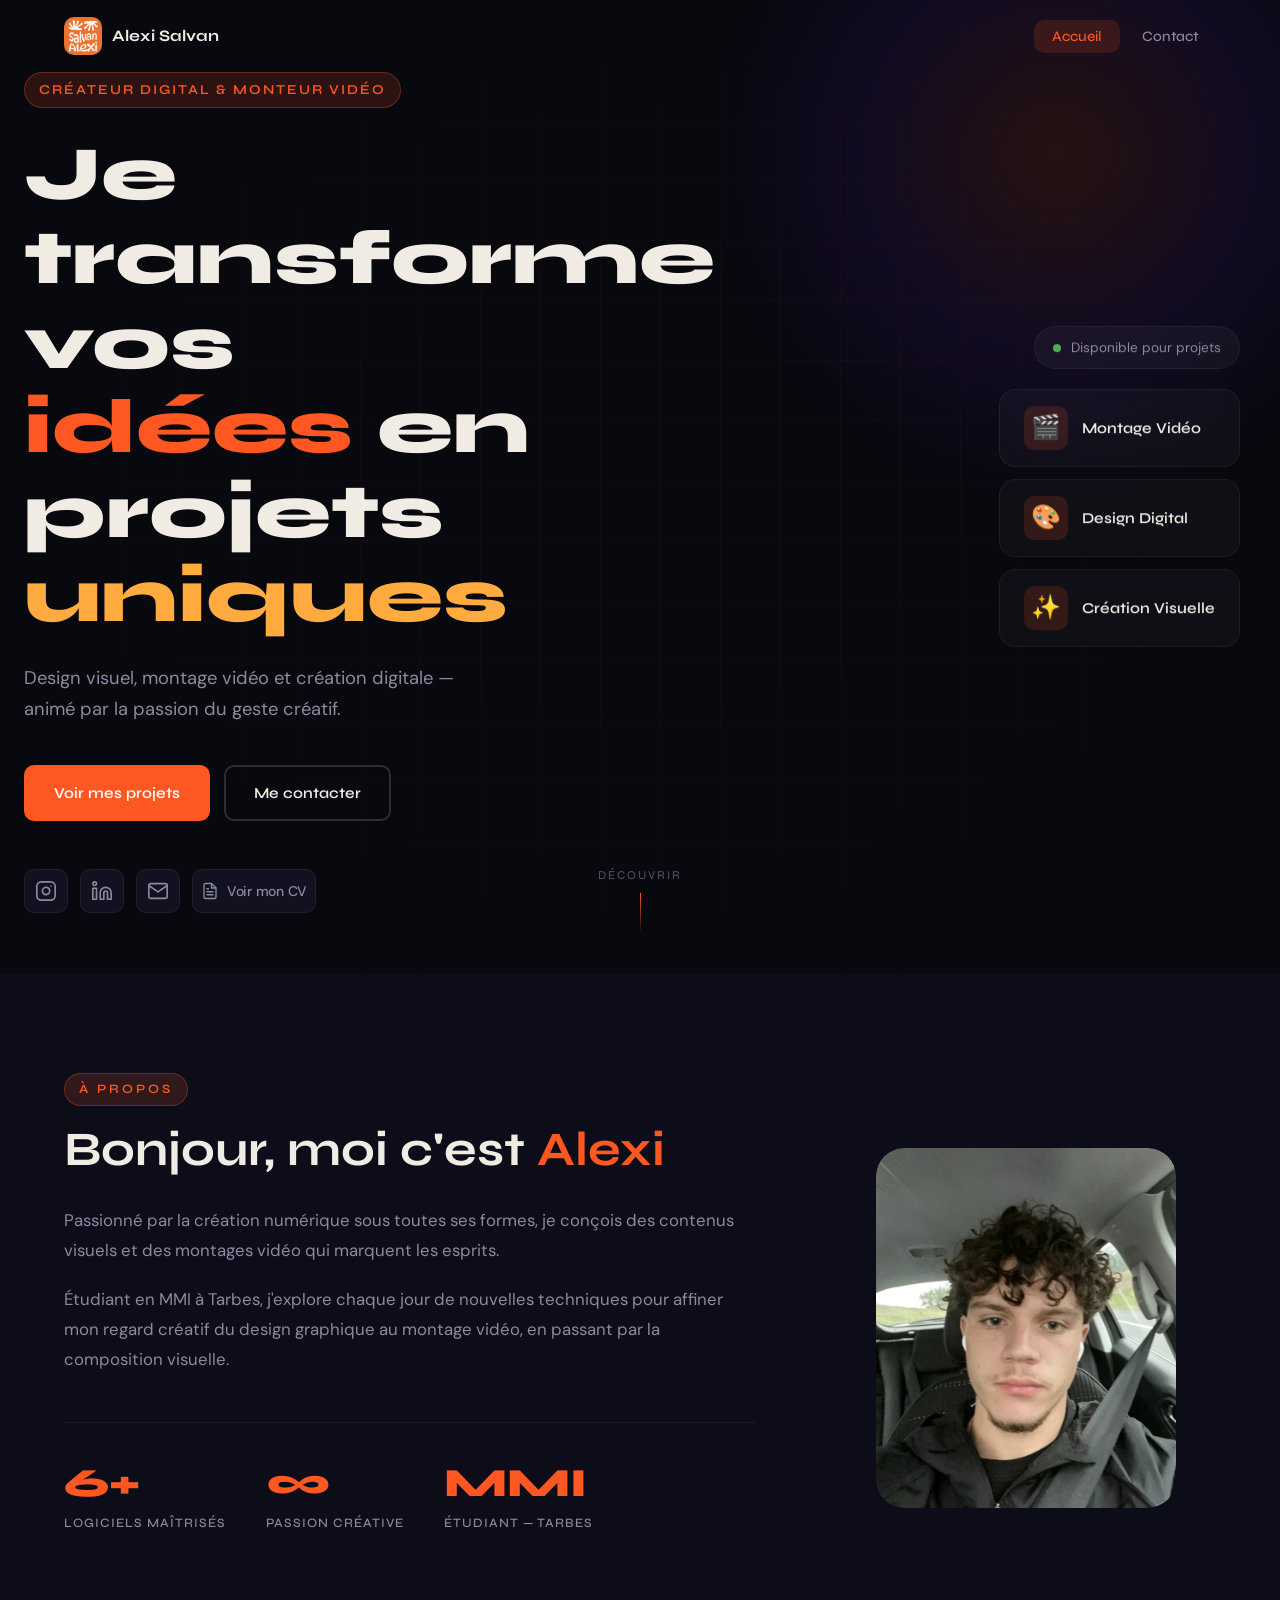
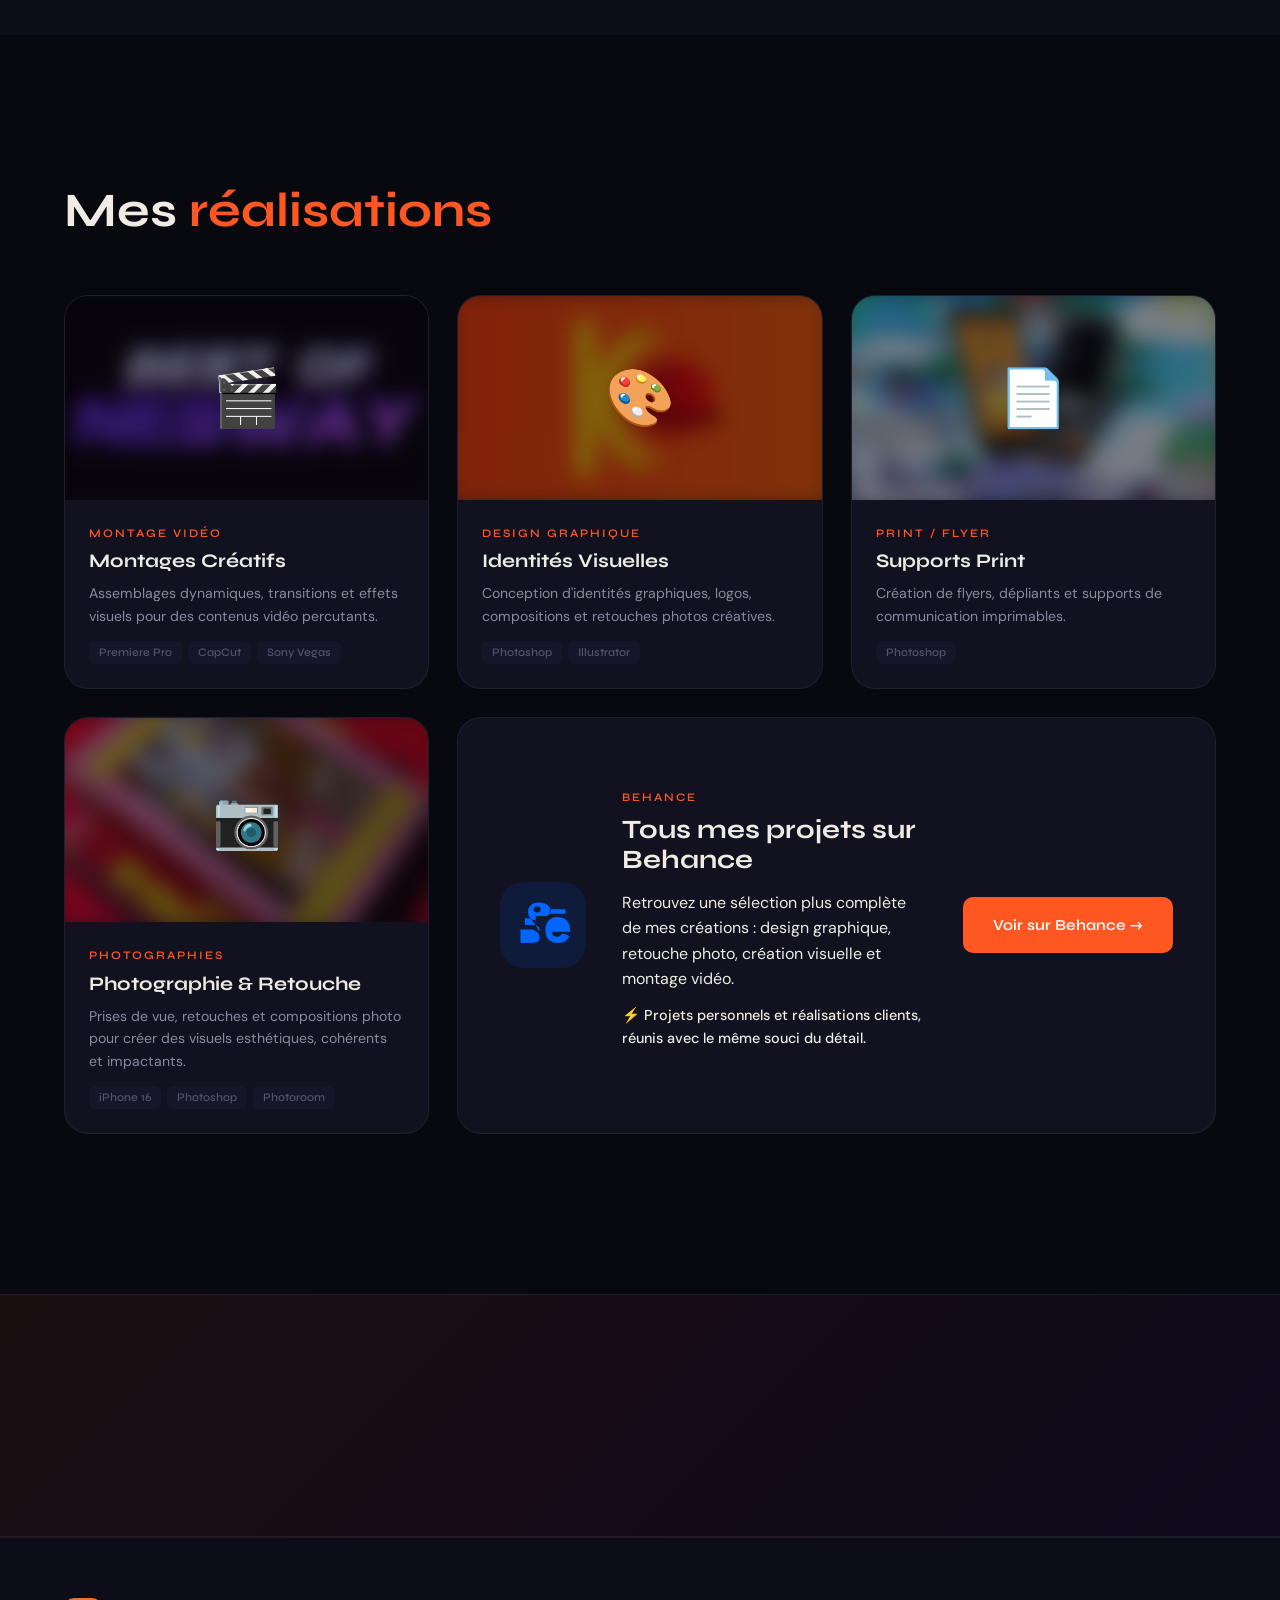
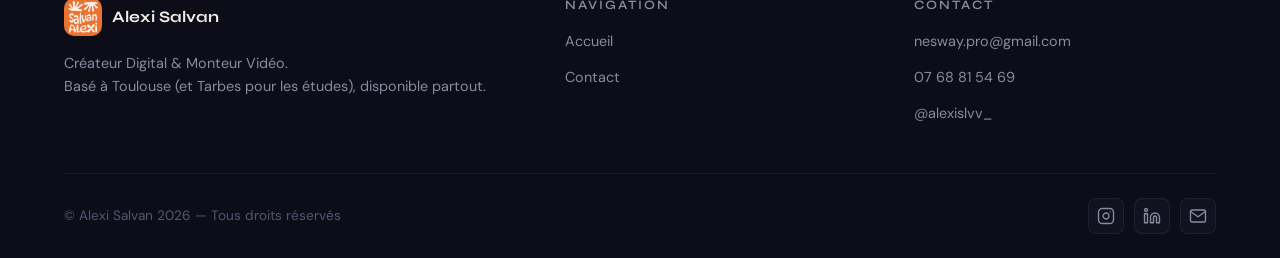
==== commit 2bd50794: "c" ====
--- a/index.html
+++ b/index.html
@@ -299,7 +299,7 @@
                     <h4>Contact</h4>
                     <ul>
                         <li><a href="mailto:nesway.pro@gmail.com">nesway.pro@gmail.com</a></li>
-                        <li><a href="tel:+33768115469">07 68 11 54 69</a></li>
+                        <li><a href="tel:+33768115469">07 68 81 54 69</a></li>
                         <li><a href="https://www.instagram.com/alexislvv_" target="_blank" rel="noopener">@alexislvv_</a></li>
                     </ul>
                 </div>
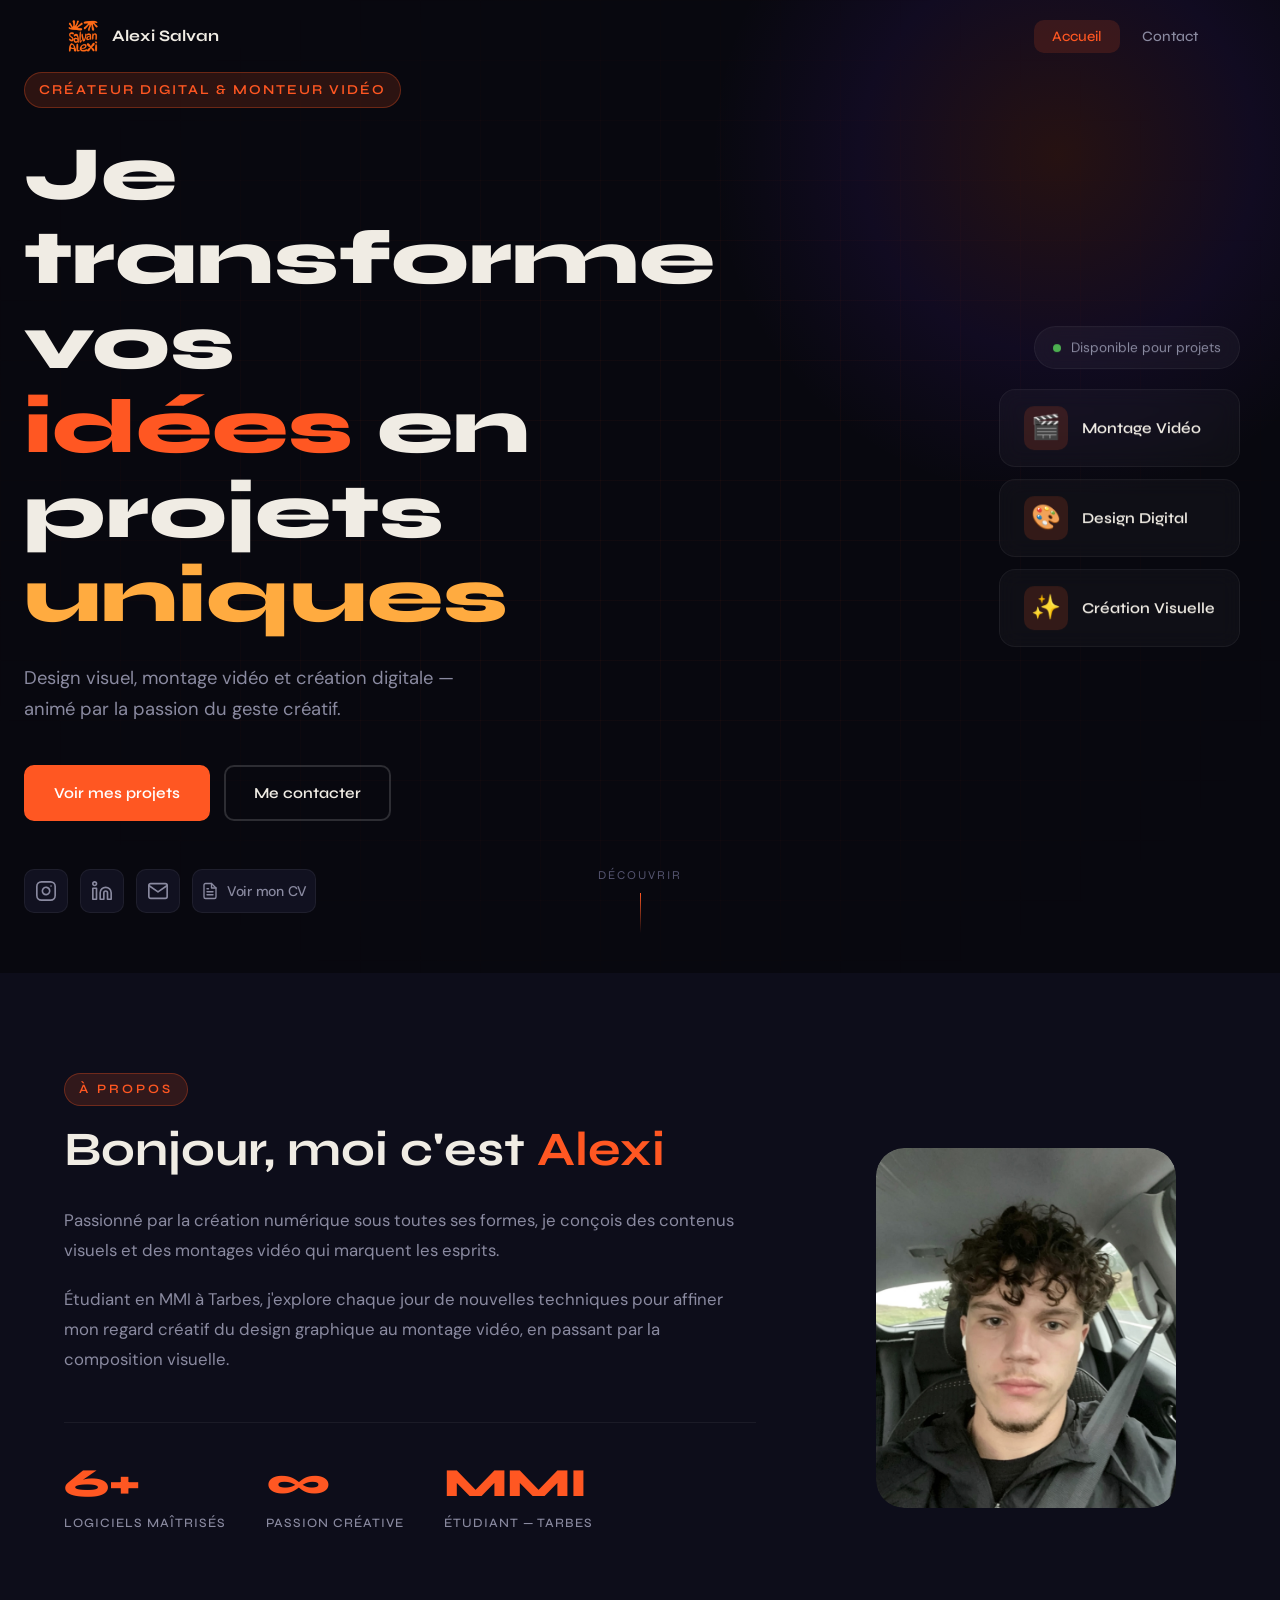
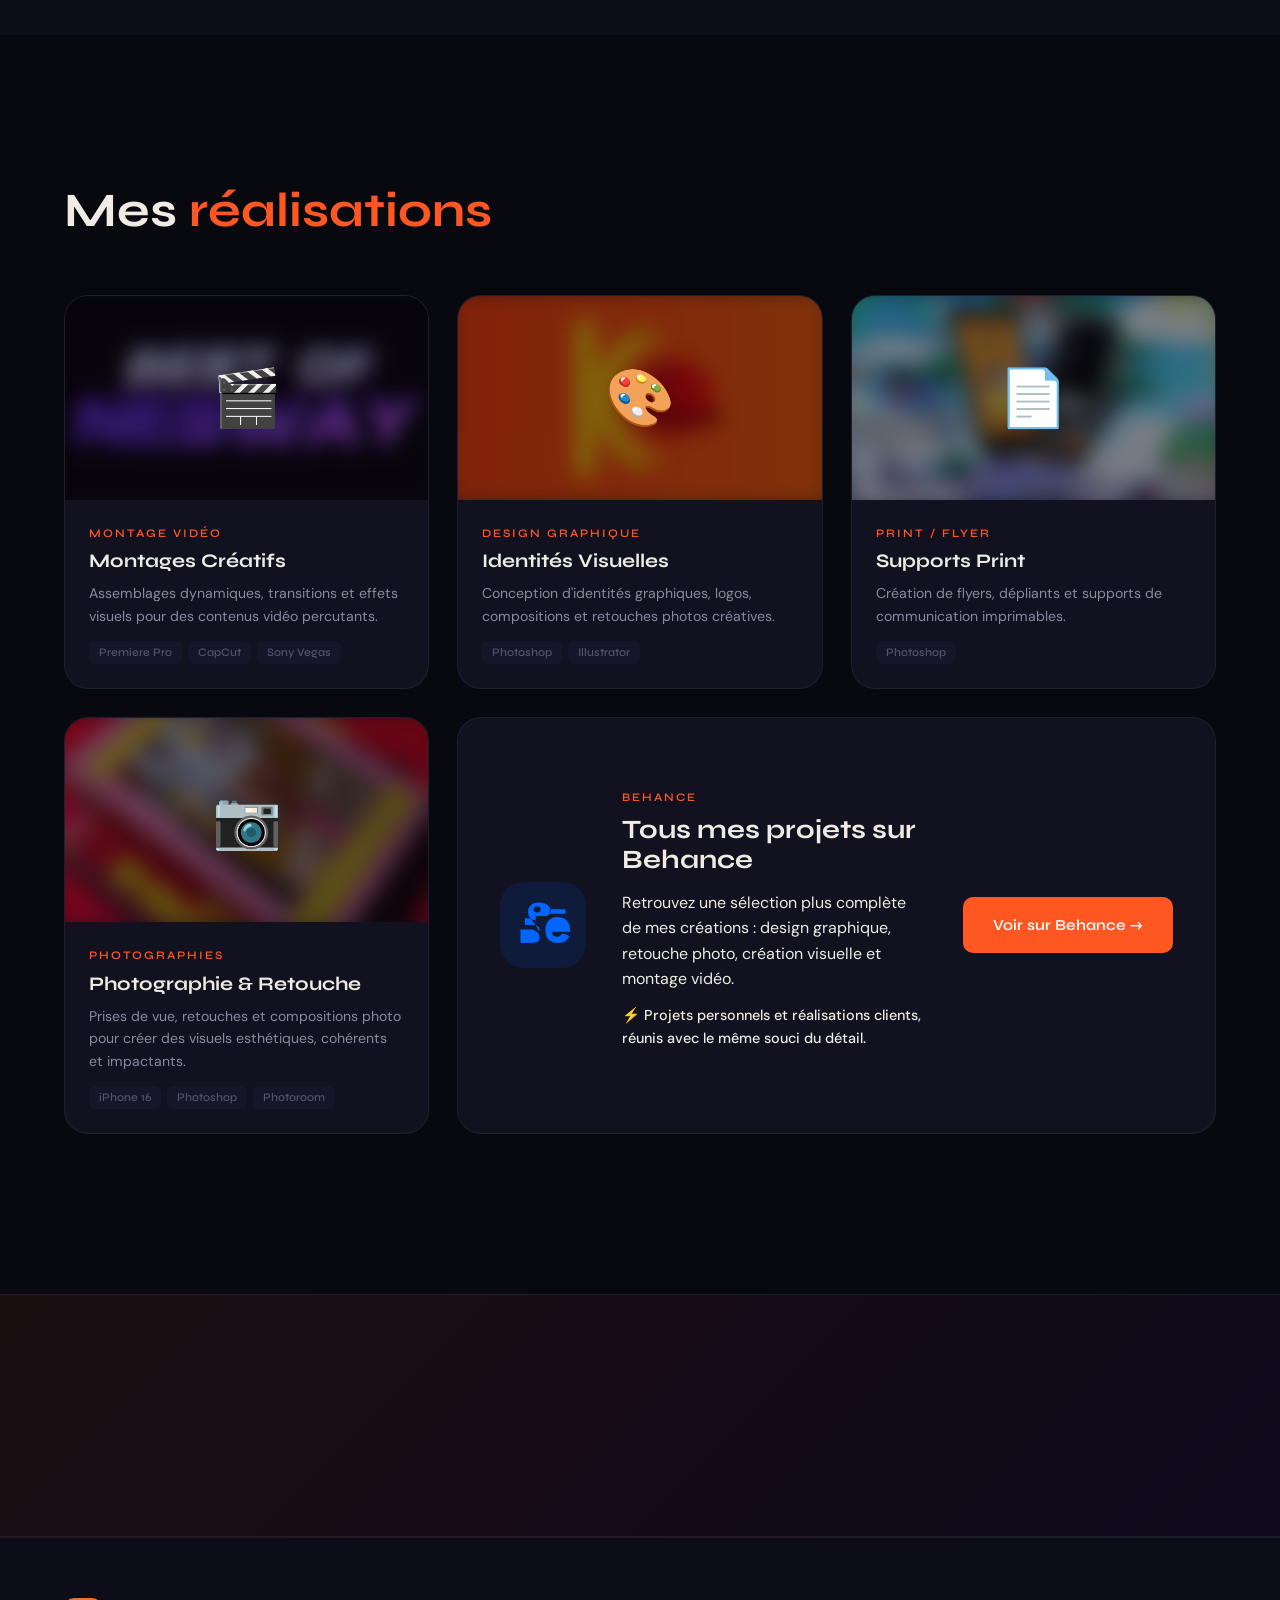
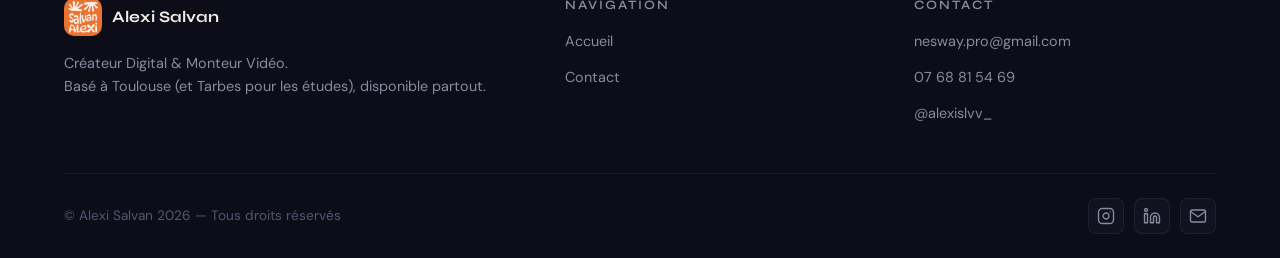
==== commit ef059d27: "Update index.html" ====
--- a/index.html
+++ b/index.html
@@ -16,7 +16,7 @@
     <nav class="navbar" id="navbar">
         <div class="nav-inner">
             <a href="index.html" class="nav-logo">
-                <img src="assets/logo.png" alt="Logo Alexi Salvan" class="logo-img">
+                <img src="assets/favicon.png" alt="Logo Alexi Salvan" class="logo-img">
                 <span class="logo-name">Alexi Salvan</span>
             </a>
             <button class="nav-toggle" id="navToggle" aria-label="Menu">
--- a/style.css
+++ b/style.css
@@ -1598,4 +1598,13 @@
 
 .hidden {
     display: none;
-}+}
+
+.captcha-group {
+    margin: 1.25rem 0;
+}
+
+.captcha-group > div {
+    display: flex;
+    justify-content: flex-start;
+}
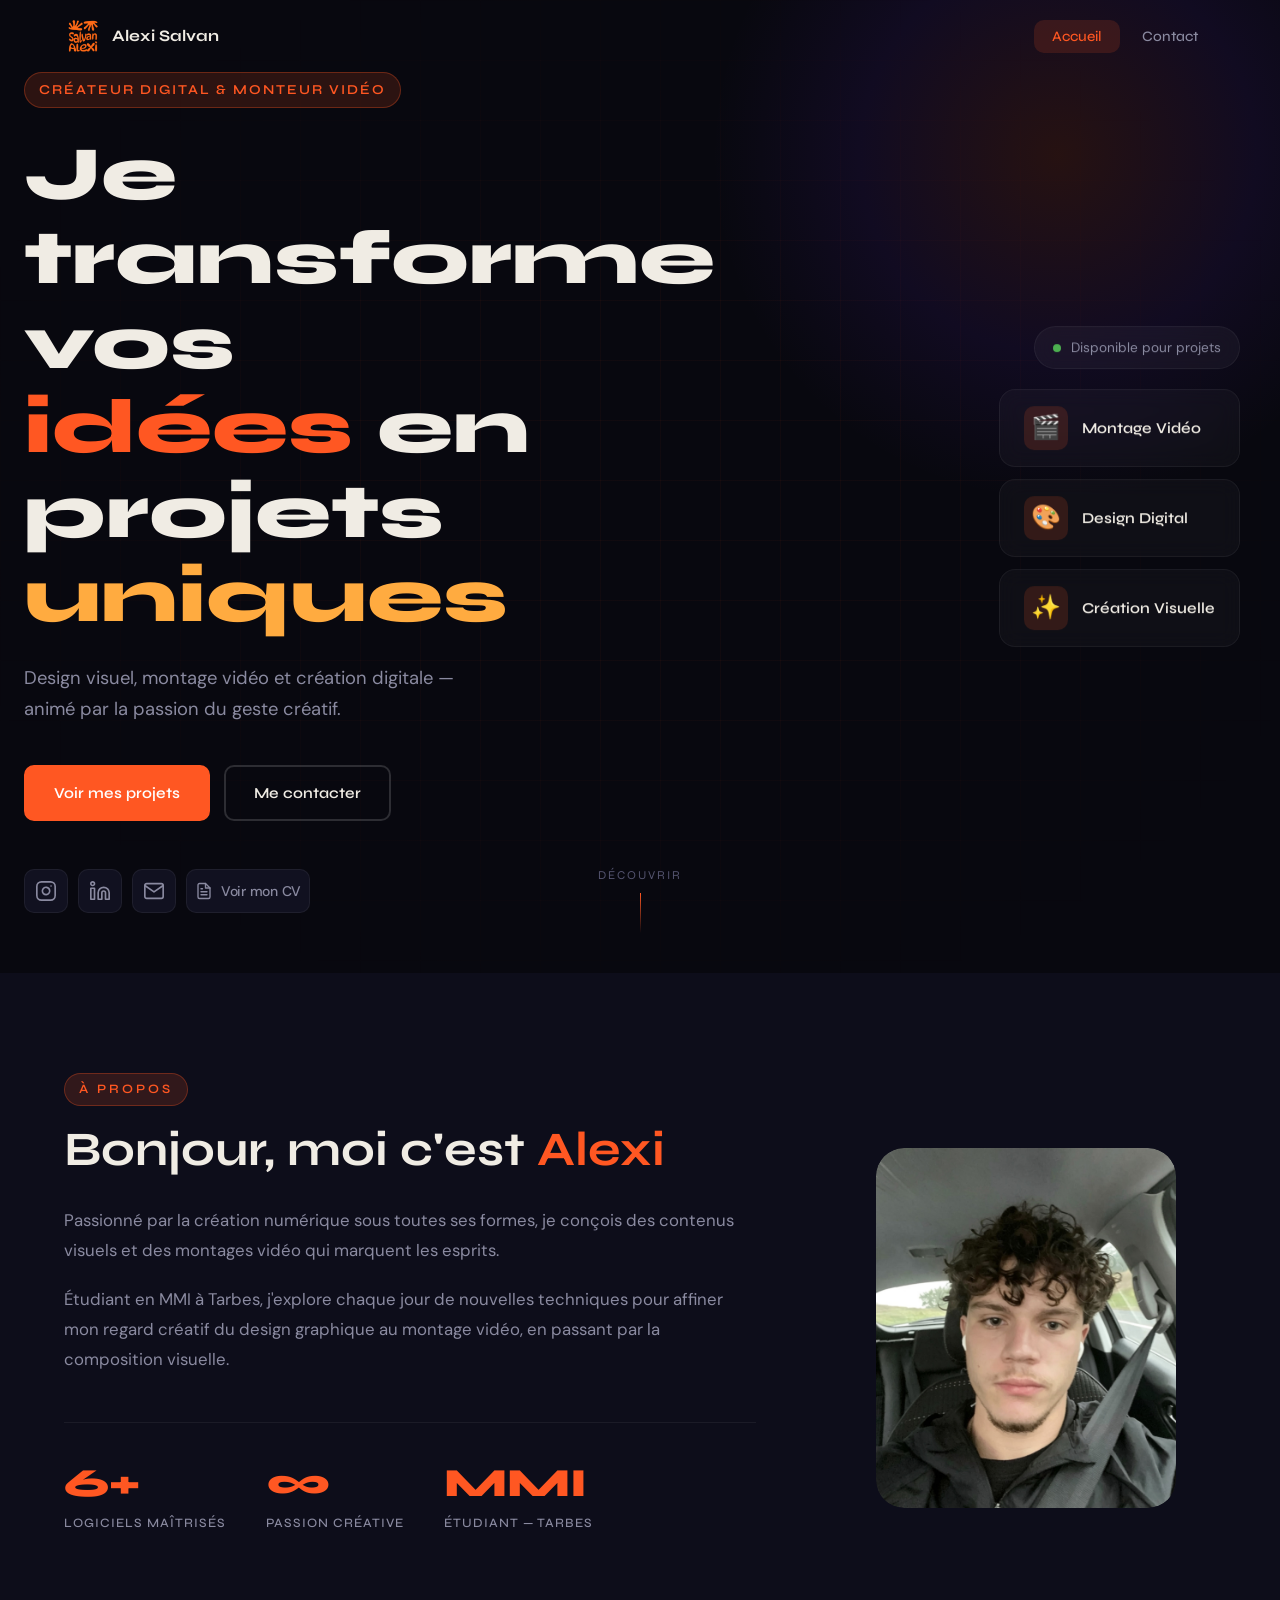
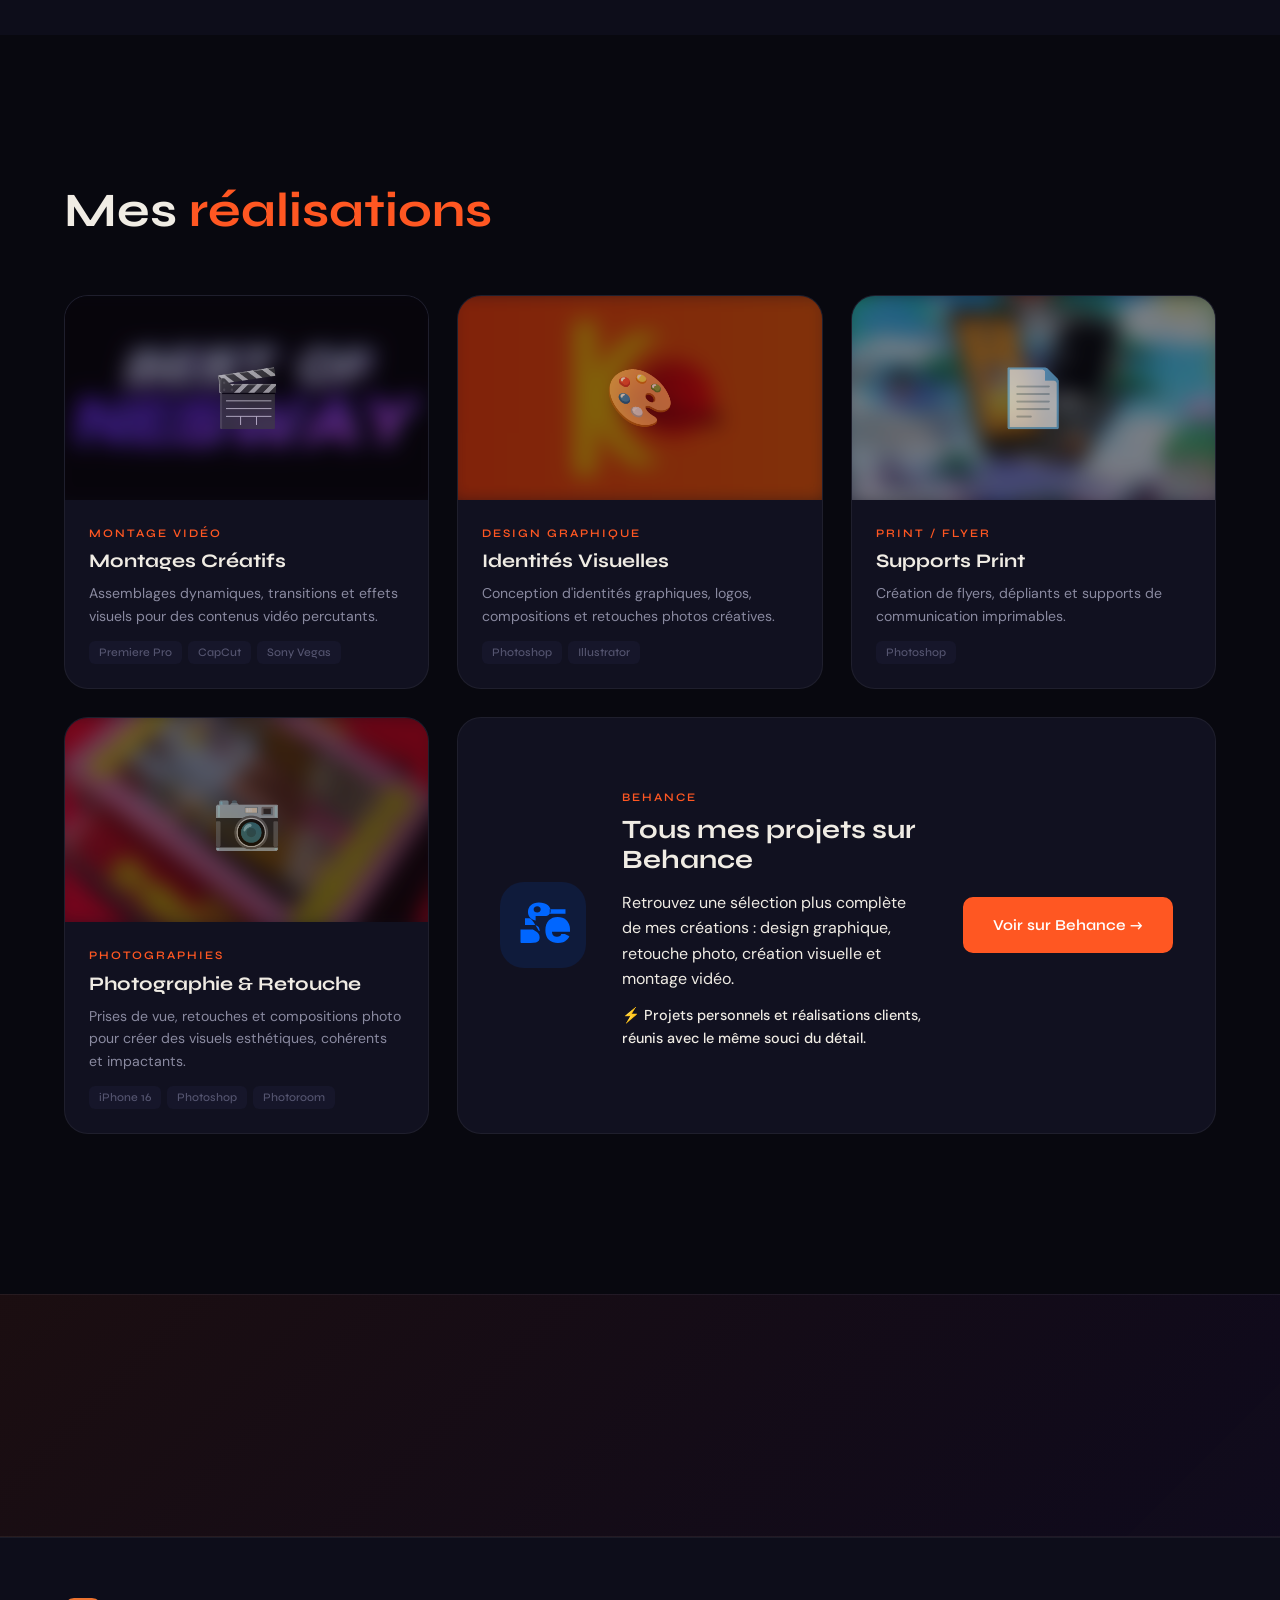
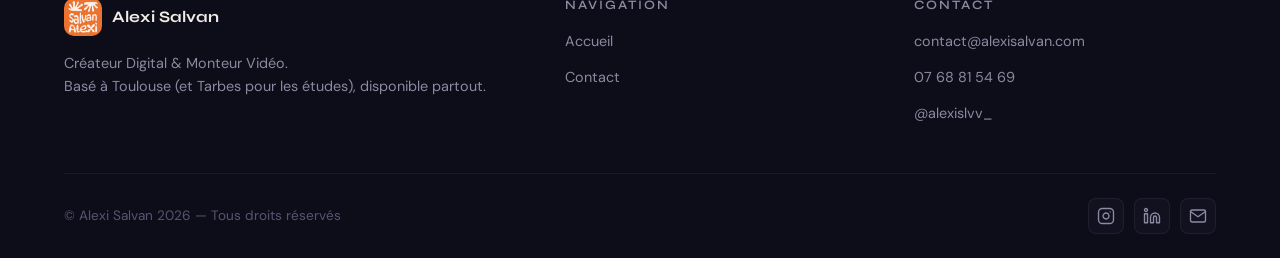
==== commit 80e04420: "rohroh" ====
--- a/index.html
+++ b/index.html
@@ -12,7 +12,6 @@
 </head>
 <body>
 
-    <!-- NAVIGATION -->
     <nav class="navbar" id="navbar">
         <div class="nav-inner">
             <a href="index.html" class="nav-logo">
@@ -29,7 +28,6 @@
         </div>
     </nav>
 
-    <!-- HERO -->
     <section class="hero" id="hero">
         <div class="hero-bg-grid"></div>
         <div class="hero-bg-glow"></div>
@@ -57,7 +55,7 @@
         <svg width="22" height="22" viewBox="0 0 24 24" fill="none" stroke="currentColor" stroke-width="1.8" stroke-linecap="round" stroke-linejoin="round"><path d="M16 8a6 6 0 0 1 6 6v7h-4v-7a2 2 0 0 0-2-2 2 2 0 0 0-2 2v7h-4v-7a6 6 0 0 1 6-6z"/><rect x="2" y="9" width="4" height="12"/><circle cx="4" cy="4" r="2"/></svg>
     </a>
 
-    <a href="mailto:nesway.pro@gmail.com" aria-label="Email">
+    <a href="contact.html" aria-label="Contact">
         <svg width="22" height="22" viewBox="0 0 24 24" fill="none" stroke="currentColor" stroke-width="1.8" stroke-linecap="round" stroke-linejoin="round"><path d="M4 4h16c1.1 0 2 .9 2 2v12c0 1.1-.9 2-2 2H4c-1.1 0-2-.9-2-2V6c0-1.1.9-2 2-2z"/><polyline points="22,6 12,13 2,6"/></svg>
     </a>
 
@@ -298,7 +296,7 @@
                 <div class="footer-contact">
                     <h4>Contact</h4>
                     <ul>
-                        <li><a href="mailto:nesway.pro@gmail.com">nesway.pro@gmail.com</a></li>
+                        <li><a href="mailto:contact@alexisalvan.com">contact@alexisalvan.com</a></li>
                         <li><a href="tel:+33768115469">07 68 81 54 69</a></li>
                         <li><a href="https://www.instagram.com/alexislvv_" target="_blank" rel="noopener">@alexislvv_</a></li>
                     </ul>
@@ -313,7 +311,7 @@
                     <a href="https://www.linkedin.com/in/alexi-salvan-ab738b33b/" target="_blank" rel="noopener" aria-label="LinkedIn">
                         <svg width="18" height="18" viewBox="0 0 24 24" fill="none" stroke="currentColor" stroke-width="1.8" stroke-linecap="round" stroke-linejoin="round"><path d="M16 8a6 6 0 0 1 6 6v7h-4v-7a2 2 0 0 0-2-2 2 2 0 0 0-2 2v7h-4v-7a6 6 0 0 1 6-6z"/><rect x="2" y="9" width="4" height="12"/><circle cx="4" cy="4" r="2"/></svg>
                     </a>
-                    <a href="mailto:nesway.pro@gmail.com" aria-label="Email">
+                    <a href="contact.html" aria-label="Contact">
                         <svg width="18" height="18" viewBox="0 0 24 24" fill="none" stroke="currentColor" stroke-width="1.8" stroke-linecap="round" stroke-linejoin="round"><path d="M4 4h16c1.1 0 2 .9 2 2v12c0 1.1-.9 2-2 2H4c-1.1 0-2-.9-2-2V6c0-1.1.9-2 2-2z"/><polyline points="22,6 12,13 2,6"/></svg>
                     </a>
                 </div>
--- a/style.css
+++ b/style.css
@@ -1,9 +1,9 @@
 /* =============================================
    ALEXI SALVAN — PORTFOLIO STYLES
-   Theme: "Aurora Dark" — Bold & Vibrant
+   Theme: Aurora Dark
    ============================================= */
 
-/* --- RESET & BASE --- */
+/* RESET & VARIABLES */
 *, *::before, *::after {
     margin: 0;
     padding: 0;
@@ -11,49 +11,46 @@
 }
 
 :root {
-    /* Colors */
-    --bg:         #08080f;
-    --bg-alt:     #0d0d1a;
-    --bg-card:    #111120;
-    --bg-card-2:  #16162a;
-    --accent:     #ff5722;
+    --bg: #08080f;
+    --bg-alt: #0d0d1a;
+    --bg-card: #111120;
+    --bg-card-2: #16162a;
+
+    --accent: #ff5722;
     --accent-hover: #ff7043;
-    --accent-2:   #ffab40;
+    --accent-2: #ffab40;
     --accent-glow: rgba(255, 87, 34, 0.15);
-    --violet:     #7b2ff7;
+
+    --violet: #7b2ff7;
     --violet-dim: rgba(123, 47, 247, 0.1);
-    --text:       #f0ece4;
+
+    --text: #f0ece4;
     --text-muted: #8a8aa0;
-    --text-dim:   #555570;
-    --border:     rgba(255,255,255,0.06);
+    --text-dim: #555570;
+
+    --border: rgba(255,255,255,0.06);
     --border-accent: rgba(255, 87, 34, 0.3);
 
-    /* Typography */
     --font-head: 'Syne', sans-serif;
     --font-body: 'DM Sans', sans-serif;
 
-    /* Spacing */
     --nav-h: 72px;
     --container: 1200px;
+
     --radius: 16px;
     --radius-sm: 10px;
     --radius-lg: 24px;
 
-    /* Transitions */
     --t: 0.3s ease;
     --t-slow: 0.5s ease;
 }
 
-/* --- SCROLLBAR --- */
-::-webkit-scrollbar { width: 6px; }
-::-webkit-scrollbar-track { background: var(--bg); }
-::-webkit-scrollbar-thumb { background: var(--accent); border-radius: 3px; }
-
-/* --- BASE --- */
+/* BASE */
 html {
     scroll-behavior: smooth;
     scroll-padding-top: var(--nav-h);
 }
+
 body {
     background: var(--bg);
     color: var(--text);
@@ -62,110 +59,177 @@
     line-height: 1.6;
     overflow-x: hidden;
 }
-a { color: inherit; text-decoration: none; transition: color var(--t); }
-img { max-width: 100%; display: block; }
-ul { list-style: none; }
-::selection { background: var(--accent); color: #fff; }
-
-/* --- LAYOUT --- */
+
+a {
+    color: inherit;
+    text-decoration: none;
+    transition: color var(--t);
+}
+
+img {
+    max-width: 100%;
+    display: block;
+}
+
+ul {
+    list-style: none;
+}
+
+::selection {
+    background: var(--accent);
+    color: #fff;
+}
+
+::-webkit-scrollbar {
+    width: 6px;
+}
+
+::-webkit-scrollbar-track {
+    background: var(--bg);
+}
+
+::-webkit-scrollbar-thumb {
+    background: var(--accent);
+    border-radius: 3px;
+}
+
 .container {
     width: 100%;
     max-width: var(--container);
     margin: 0 auto;
     padding: 0 24px;
 }
-.section { padding: 100px 0; }
-
-/* --- TYPOGRAPHY --- */
+
+.section {
+    padding: 100px 0;
+}
+
 h1, h2, h3, h4 {
     font-family: var(--font-head);
     line-height: 1.15;
     font-weight: 700;
 }
+
 .text-accent { color: var(--accent); }
 .text-accent-2 { color: var(--accent-2); }
-
-/* --- BUTTONS --- */
+.hidden { display: none; }
+
+/* BUTTONS */
 .btn {
     display: inline-flex;
     align-items: center;
+    justify-content: center;
     gap: 8px;
     padding: 14px 28px;
     border-radius: var(--radius-sm);
+    border: 2px solid transparent;
     font-family: var(--font-head);
     font-weight: 600;
     font-size: 0.95rem;
     cursor: pointer;
-    border: 2px solid transparent;
-    transition: all var(--t);
     white-space: nowrap;
     text-decoration: none;
-}
+    transition: all var(--t);
+}
+
+.btn:hover {
+    transform: translateY(-2px);
+}
+
 .btn-primary {
     background: var(--accent);
     color: #fff;
     border-color: var(--accent);
 }
+
 .btn-primary:hover {
     background: var(--accent-hover);
     border-color: var(--accent-hover);
-    transform: translateY(-2px);
     box-shadow: 0 8px 24px rgba(255, 87, 34, 0.35);
 }
+
 .btn-ghost {
     background: transparent;
     color: var(--text);
     border-color: rgba(255,255,255,0.15);
 }
+
 .btn-ghost:hover {
     background: rgba(255,255,255,0.06);
     border-color: rgba(255,255,255,0.3);
-    transform: translateY(-2px);
-}
+}
+
 .btn-outline {
     background: transparent;
     color: var(--accent);
     border-color: var(--border-accent);
 }
+
 .btn-outline:hover {
     background: var(--accent-glow);
-    transform: translateY(-2px);
-}
-.btn-sm { padding: 10px 20px; font-size: 0.875rem; }
-.btn-lg { padding: 18px 36px; font-size: 1rem; }
-.btn-full { width: 100%; justify-content: center; }
-
-/* --- NAVBAR --- */
+}
+
+.btn-sm {
+    padding: 10px 20px;
+    font-size: 0.875rem;
+}
+
+.btn-lg {
+    padding: 18px 36px;
+    font-size: 1rem;
+}
+
+.btn-full {
+    width: 100%;
+}
+
+/* NAVBAR */
 .navbar {
     position: fixed;
-    top: 0; left: 0; right: 0;
+    top: 0;
+    left: 0;
+    right: 0;
     z-index: 1000;
     height: var(--nav-h);
     transition: all var(--t);
 }
+
 .navbar.scrolled {
     background: rgba(8, 8, 15, 0.92);
     backdrop-filter: blur(16px);
     border-bottom: 1px solid var(--border);
 }
+
 .nav-inner {
     max-width: var(--container);
+    height: 100%;
     margin: 0 auto;
     padding: 0 24px;
-    height: 100%;
     display: flex;
     align-items: center;
     justify-content: space-between;
     gap: 32px;
 }
-.nav-logo {
+
+.nav-logo,
+.footer-logo {
     display: flex;
     align-items: center;
     gap: 10px;
     text-decoration: none;
 }
+
+.logo-img {
+    width: 38px;
+    height: 38px;
+    object-fit: contain;
+    display: block;
+    border-radius: 10px;
+}
+
 .logo-mark {
-    width: 38px; height: 38px;
+    width: 38px;
+    height: 38px;
     background: var(--accent);
     border-radius: 10px;
     display: flex;
@@ -178,25 +242,19 @@
     letter-spacing: -0.5px;
 }
 
-.logo-img {
-    width: 38px;
-    height: 38px;
-    object-fit: contain;
-    display: block;
-    border-radius: 10px;
-}
-
 .logo-name {
     font-family: var(--font-head);
     font-weight: 700;
     font-size: 1rem;
     color: var(--text);
 }
+
 .nav-links {
     display: flex;
     align-items: center;
     gap: 4px;
 }
+
 .nav-links a {
     padding: 8px 18px;
     border-radius: var(--radius-sm);
@@ -206,15 +264,18 @@
     color: var(--text-muted);
     transition: all var(--t);
 }
+
 .nav-links a:hover,
 .nav-links a.active {
     color: var(--text);
     background: rgba(255,255,255,0.06);
 }
+
 .nav-links a.active {
     color: var(--accent);
     background: var(--accent-glow);
 }
+
 .nav-toggle {
     display: none;
     flex-direction: column;
@@ -224,23 +285,26 @@
     cursor: pointer;
     padding: 6px;
 }
+
 .nav-toggle span {
-    width: 24px; height: 2px;
+    width: 24px;
+    height: 2px;
     background: var(--text);
     border-radius: 2px;
     transition: all var(--t);
 }
 
-/* --- HERO --- */
+/* HERO HOME */
 .hero {
     min-height: 100vh;
+    padding-top: var(--nav-h);
+    padding-bottom: 60px;
     display: flex;
     align-items: center;
     position: relative;
     overflow: hidden;
-    padding-top: var(--nav-h);
-    padding-bottom: 60px;
-}
+}
+
 .hero-bg-grid {
     position: absolute;
     inset: 0;
@@ -250,72 +314,79 @@
     background-size: 60px 60px;
     mask-image: radial-gradient(ellipse at center, black 30%, transparent 80%);
 }
+
 .hero-bg-glow {
     position: absolute;
     top: -20%;
     right: -10%;
-    width: 700px; height: 700px;
+    width: 700px;
+    height: 700px;
     background: radial-gradient(circle, rgba(255,87,34,0.12) 0%, rgba(123,47,247,0.08) 40%, transparent 70%);
     border-radius: 50%;
     animation: pulse-glow 6s ease-in-out infinite alternate;
 }
-@keyframes pulse-glow {
-    0%   { transform: scale(1); opacity: 0.7; }
-    100% { transform: scale(1.15); opacity: 1; }
-}
+
 .hero-content {
     position: relative;
     z-index: 2;
     max-width: 680px;
     padding: 0 24px;
 }
+
+.hero-eyebrow,
+.project-eyebrow,
+.stage-eyebrow,
+.section-label {
+    display: inline-block;
+    border-radius: 100px;
+    background: var(--accent-glow);
+    border: 1px solid var(--border-accent);
+    color: var(--accent);
+    font-family: var(--font-head);
+    font-weight: 600;
+    text-transform: uppercase;
+}
+
 .hero-eyebrow {
-    display: inline-block;
-    font-family: var(--font-head);
-    font-size: 0.85rem;
-    font-weight: 600;
-    color: var(--accent);
-    letter-spacing: 2px;
-    text-transform: uppercase;
     margin-bottom: 24px;
     padding: 6px 14px;
-    background: var(--accent-glow);
-    border: 1px solid var(--border-accent);
-    border-radius: 100px;
-}
+    font-size: 0.85rem;
+    letter-spacing: 2px;
+}
+
 .hero-title {
     font-size: clamp(2.8rem, 6vw, 5rem);
     font-weight: 800;
     line-height: 1.1;
     margin-bottom: 24px;
-    color: var(--text);
-}
-.hero-accent {
-    color: var(--accent);
-    position: relative;
-}
-.hero-accent-2 {
-    color: var(--accent-2);
-}
+}
+
+.hero-accent { color: var(--accent); }
+.hero-accent-2 { color: var(--accent-2); }
+
 .hero-sub {
     font-size: 1.15rem;
     color: var(--text-muted);
     margin-bottom: 40px;
     line-height: 1.7;
 }
+
 .hero-actions {
     display: flex;
     flex-wrap: wrap;
     gap: 14px;
     margin-bottom: 48px;
 }
-.hero-social {
-    display: flex;
-    gap: 12px;
-    align-items: center;
-}
-.hero-social a {
-    width: 44px; height: 44px;
+
+.hero-social,
+.footer-social {
+    display: flex;
+    gap: 10px;
+    align-items: center;
+}
+
+.hero-social a,
+.footer-social a {
     border-radius: var(--radius-sm);
     background: var(--bg-card);
     border: 1px solid var(--border);
@@ -325,25 +396,56 @@
     color: var(--text-muted);
     transition: all var(--t);
 }
-.hero-social a:hover {
+
+.hero-social a {
+    width: 44px;
+    height: 44px;
+}
+
+.footer-social a {
+    width: 36px;
+    height: 36px;
+    border-radius: 8px;
+}
+
+.hero-social a:hover,
+.footer-social a:hover {
     background: var(--accent-glow);
     border-color: var(--border-accent);
     color: var(--accent);
     transform: translateY(-3px);
 }
+
+.hero-social-cv {
+    width: 124px !important;
+    padding: 0 16px;
+    display: inline-flex;
+    gap: 8px;
+    font-family: var(--font-body);
+    font-size: 14px;
+    font-weight: 500;
+    letter-spacing: -0.02em;
+    white-space: nowrap;
+}
+
+.hero-social-cv svg {
+    flex-shrink: 0;
+}
+
 .hero-visual {
     position: absolute;
     right: 0;
     top: 50%;
     transform: translateY(-50%);
     width: 400px;
+    padding: 0 40px 0 0;
+    z-index: 2;
     display: flex;
     flex-direction: column;
     align-items: flex-end;
     gap: 20px;
-    z-index: 2;
-    padding: 0 40px 0 0;
-}
+}
+
 .hero-badge {
     display: flex;
     align-items: center;
@@ -356,21 +458,22 @@
     color: var(--text-muted);
     backdrop-filter: blur(10px);
 }
-.badge-dot {
-    width: 8px; height: 8px;
+
+.badge-dot,
+.avail-dot {
+    width: 8px;
+    height: 8px;
     border-radius: 50%;
     background: #4caf50;
     animation: blink 2s ease-in-out infinite;
 }
-@keyframes blink {
-    0%, 100% { opacity: 1; }
-    50% { opacity: 0.3; }
-}
+
 .hero-card-stack {
     display: flex;
     flex-direction: column;
     gap: 12px;
 }
+
 .hc-card {
     background: rgba(255,255,255,0.03);
     border: 1px solid var(--border);
@@ -386,27 +489,27 @@
     animation: float-card 3s ease-in-out infinite alternate;
     transition: all var(--t);
 }
+
 .hc-card:hover {
     background: var(--accent-glow);
     border-color: var(--border-accent);
     transform: translateX(-8px);
 }
-.hc-card-1 { animation-delay: 0s; }
+
 .hc-card-2 { animation-delay: 0.5s; }
 .hc-card-3 { animation-delay: 1s; }
-@keyframes float-card {
-    0%   { transform: translateX(0px); }
-    100% { transform: translateX(-8px); }
-}
+
 .hc-icon {
-    font-size: 1.5rem;
-    width: 44px; height: 44px;
+    width: 44px;
+    height: 44px;
     background: var(--accent-glow);
     border-radius: 10px;
     display: flex;
     align-items: center;
     justify-content: center;
-}
+    font-size: 1.5rem;
+}
+
 .hero-scroll-hint {
     position: absolute;
     bottom: 40px;
@@ -416,38 +519,28 @@
     flex-direction: column;
     align-items: center;
     gap: 8px;
+    font-family: var(--font-head);
     font-size: 0.75rem;
     color: var(--text-dim);
     letter-spacing: 2px;
     text-transform: uppercase;
-    font-family: var(--font-head);
-}
+}
+
 .scroll-line {
-    width: 1px; height: 40px;
+    width: 1px;
+    height: 40px;
     background: linear-gradient(to bottom, var(--accent), transparent);
     animation: scroll-down 2s ease-in-out infinite;
 }
-@keyframes scroll-down {
-    0%   { opacity: 0; transform: scaleY(0); transform-origin: top; }
-    50%  { opacity: 1; transform: scaleY(1); transform-origin: top; }
-    100% { opacity: 0; transform: scaleY(1); transform-origin: bottom; }
-}
-
-/* --- SECTION LABELS --- */
+
+/* SECTION COMMON */
 .section-label {
-    display: inline-block;
-    font-family: var(--font-head);
-    font-size: 0.8rem;
-    font-weight: 600;
-    color: var(--accent);
-    letter-spacing: 3px;
-    text-transform: uppercase;
     margin-bottom: 16px;
     padding: 5px 14px;
-    background: var(--accent-glow);
-    border: 1px solid var(--border-accent);
-    border-radius: 100px;
-}
+    font-size: 0.8rem;
+    letter-spacing: 3px;
+}
+
 .section-header {
     display: flex;
     align-items: flex-end;
@@ -456,9 +549,11 @@
     gap: 20px;
     margin-bottom: 56px;
 }
+
 .section-header h2 {
     font-size: clamp(2rem, 4vw, 3rem);
 }
+
 .section-sub {
     color: var(--text-muted);
     max-width: 540px;
@@ -466,33 +561,39 @@
     margin-bottom: 56px;
 }
 
-/* --- ABOUT --- */
-.about { background: var(--bg-alt); }
+/* ABOUT */
+.about {
+    background: var(--bg-alt);
+}
+
 .about-grid {
     display: grid;
     grid-template-columns: 1fr 380px;
     gap: 80px;
     align-items: center;
 }
+
 .about-text h2 {
     font-size: clamp(2rem, 4vw, 3rem);
     margin-bottom: 28px;
 }
+
 .about-text p {
     color: var(--text-muted);
     margin-bottom: 18px;
     font-size: 1.05rem;
     line-height: 1.8;
 }
+
 .about-stats {
     display: flex;
+    flex-wrap: wrap;
     gap: 40px;
     margin-top: 48px;
     padding-top: 40px;
     border-top: 1px solid var(--border);
-    flex-wrap: wrap;
-}
-.stat {}
+}
+
 .stat-num {
     display: block;
     font-family: var(--font-head);
@@ -502,97 +603,177 @@
     line-height: 1;
     margin-bottom: 6px;
 }
+
 .stat-label {
+    font-family: var(--font-head);
     font-size: 0.8rem;
+    font-weight: 500;
     color: var(--text-muted);
     text-transform: uppercase;
     letter-spacing: 1px;
-    font-family: var(--font-head);
-    font-weight: 500;
-}
+}
+
 .about-visual {
     display: flex;
     justify-content: center;
 }
+
 .about-img-frame {
     position: relative;
-    width: 300px; height: 360px;
-}
+    width: 300px;
+    height: 360px;
+    border-radius: 28px;
+    overflow: hidden;
+}
+
+.about-img,
 .about-img-placeholder {
-    width: 100%; height: 100%;
-    background: linear-gradient(135deg, #1a1a2e 0%, #16213e 50%, #0f3460 100%);
-    border-radius: var(--radius-lg);
-    display: flex;
-    align-items: center;
-    justify-content: center;
+    width: 100%;
+    height: 100%;
+    border-radius: 28px;
+}
+
+.about-img {
+    object-fit: cover;
+    display: block;
+}
+
+.about-img-placeholder {
     position: relative;
     overflow: hidden;
+    background: linear-gradient(135deg, #1a1a2e 0%, #16213e 50%, #0f3460 100%);
     border: 1px solid var(--border);
-}
+    display: flex;
+    align-items: center;
+    justify-content: center;
+}
+
 .about-img-placeholder::before {
     content: '';
     position: absolute;
     inset: 0;
     background: linear-gradient(135deg, rgba(255,87,34,0.15) 0%, rgba(123,47,247,0.1) 100%);
 }
+
 .about-img-placeholder span {
+    position: relative;
+    z-index: 1;
     font-family: var(--font-head);
     font-size: 5rem;
     font-weight: 800;
     color: var(--accent);
     opacity: 0.5;
-    position: relative;
-    z-index: 1;
-}
+}
+
 .about-img-decoration {
     position: absolute;
     bottom: -16px;
     right: -16px;
-    width: 200px; height: 200px;
+    width: 200px;
+    height: 200px;
     border-radius: var(--radius-lg);
     background: var(--accent);
     opacity: 0.08;
     z-index: -1;
 }
 
-/* --- PROJECTS PREVIEW --- */
-.projects-preview {}
+/* CARDS / PROJECTS */
+.projects-grid,
+.projects-main-grid,
+.skills-grid {
+    display: grid;
+    gap: 24px;
+}
+
+.projects-grid,
+.skills-grid {
+    grid-template-columns: repeat(3, 1fr);
+}
+
+.projects-main-grid {
+    grid-template-columns: repeat(3, 1fr);
+    gap: 28px;
+    margin-bottom: 60px;
+}
+
 .projects-grid {
-    display: grid;
-    grid-template-columns: repeat(3, 1fr);
-    gap: 24px;
     margin-bottom: 56px;
 }
-.project-card {
+
+.project-card,
+.project-main-card,
+.skill-card {
     background: var(--bg-card);
     border: 1px solid var(--border);
+    transition: all var(--t);
+}
+
+.project-card,
+.project-main-card {
     border-radius: var(--radius-lg);
     overflow: hidden;
-    transition: all var(--t);
-}
-.project-card:hover {
+}
+
+.skill-card {
+    border-radius: var(--radius);
+    padding: 28px 24px;
+    text-align: center;
+}
+
+.project-card:hover,
+.project-main-card:hover,
+.skill-card:hover {
     border-color: var(--border-accent);
     transform: translateY(-6px);
     box-shadow: 0 20px 60px rgba(0,0,0,0.4);
 }
+
+.skill-card:hover {
+    transform: translateY(-4px);
+    box-shadow: 0 12px 40px rgba(0,0,0,0.3);
+}
+
+.pc-visual,
+.pmc-img {
+    position: relative;
+    overflow: hidden;
+}
+
 .pc-visual {
-    position: relative;
     aspect-ratio: 16/10;
-    overflow: hidden;
-}
-.pc-img {
-    width: 100%; height: 100%;
+}
+
+.pmc-img {
+    aspect-ratio: 16/9;
+}
+
+.pc-img,
+.pmc-placeholder {
+    width: 100%;
+    height: 100%;
     display: flex;
     align-items: center;
     justify-content: center;
     transition: transform var(--t-slow);
 }
-.project-card:hover .pc-img { transform: scale(1.05); }
-.pc-placeholder-icon {
+
+.project-card:hover .pc-img,
+.project-main-card:hover .pmc-placeholder {
+    transform: scale(1.05);
+}
+
+.pc-placeholder-icon,
+.pmc-placeholder {
     font-size: 3rem;
     opacity: 0.6;
 }
-.pc-overlay {
+
+.pmc-placeholder {
+    font-size: 3.5rem;
+}
+
+.pc-overlay,
+.pmc-overlay {
     position: absolute;
     inset: 0;
     background: rgba(8,8,15,0.85);
@@ -603,124 +784,174 @@
     transition: opacity var(--t);
     backdrop-filter: blur(4px);
 }
-.project-card:hover .pc-overlay { opacity: 1; }
-.pc-body { padding: 24px; }
-.pc-tags {
+
+.project-card:hover .pc-overlay,
+.project-main-card:hover .pmc-overlay {
+    opacity: 1;
+}
+
+.pc-body,
+.pmc-body {
+    padding: 24px;
+}
+
+.pc-tags,
+.pmc-tools,
+.projects-filter {
     display: flex;
     flex-wrap: wrap;
     gap: 8px;
+}
+
+.pc-tags {
     margin-bottom: 12px;
 }
+
 .tag {
     padding: 3px 10px;
     background: var(--accent-glow);
     border: 1px solid var(--border-accent);
     border-radius: 100px;
+    font-family: var(--font-head);
     font-size: 0.72rem;
-    font-family: var(--font-head);
     font-weight: 600;
     color: var(--accent);
     letter-spacing: 0.5px;
     text-transform: uppercase;
 }
+
 .pc-title {
     font-size: 1.2rem;
     margin-bottom: 8px;
 }
+
+.pc-desc,
+.pmc-body p,
+.skill-card p {
+    color: var(--text-muted);
+    line-height: 1.6;
+}
+
 .pc-desc {
     font-size: 0.9rem;
-    color: var(--text-muted);
-    line-height: 1.6;
-}
+}
+
 .projects-cta {
     text-align: center;
     padding-top: 20px;
 }
 
-/* --- SKILLS --- */
-.skills { background: var(--bg-alt); }
-.skills-grid {
-    display: grid;
-    grid-template-columns: repeat(3, 1fr);
-    gap: 20px;
-}
-.skill-card {
-    background: var(--bg-card);
-    border: 1px solid var(--border);
-    border-radius: var(--radius);
-    padding: 28px 24px;
-    transition: all var(--t);
-    text-align: center;
-}
-.skill-card:hover {
-    border-color: var(--border-accent);
-    transform: translateY(-4px);
-    box-shadow: 0 12px 40px rgba(0,0,0,0.3);
-}
+.skills {
+    background: var(--bg-alt);
+}
+
 .sc-logo {
-    width: 64px; height: 64px;
+    width: 64px;
+    height: 64px;
     margin: 0 auto 18px;
     border-radius: var(--radius-sm);
     overflow: hidden;
     background: rgba(255,255,255,0.04);
+    border: 1px solid var(--border);
     display: flex;
     align-items: center;
     justify-content: center;
-    border: 1px solid var(--border);
-}
+}
+
 .sc-logo img {
-    width: 100%; height: 100%;
+    width: 100%;
+    height: 100%;
     object-fit: contain;
     padding: 8px;
 }
+
 .sc-fallback {
     font-family: var(--font-head);
     font-weight: 800;
     font-size: 1.1rem;
     color: var(--accent);
 }
+
 .skill-card h3 {
     font-size: 1.05rem;
     margin-bottom: 8px;
 }
+
 .skill-card p {
     font-size: 0.85rem;
-    color: var(--text-muted);
     line-height: 1.5;
 }
 
-/* --- CTA BAND --- */
+/* CTA */
 .cta-band {
     padding: 80px 0;
     background: linear-gradient(135deg, rgba(255,87,34,0.08) 0%, rgba(123,47,247,0.06) 100%);
     border-top: 1px solid var(--border);
     border-bottom: 1px solid var(--border);
 }
-.cta-band-inner {
-    display: flex;
-    align-items: center;
-    justify-content: space-between;
+
+.cta-band-inner,
+.cta-box {
+    display: flex;
+    align-items: center;
     gap: 40px;
     flex-wrap: wrap;
 }
+
+.cta-band-inner {
+    justify-content: space-between;
+}
+
 .cta-band-text h2 {
     font-size: clamp(1.8rem, 3vw, 2.5rem);
     margin-bottom: 10px;
 }
+
+.cta-band-text p,
+.cta-box-text p {
+    color: var(--text-muted);
+}
+
 .cta-band-text p {
-    color: var(--text-muted);
     font-size: 1.05rem;
 }
 
-/* --- PAGE HEADER --- */
+.cta-box {
+    padding: 40px 48px;
+    background: var(--bg-card);
+    border: 1px solid var(--border);
+    border-radius: var(--radius-lg);
+    gap: 32px;
+}
+
+.cta-box-icon {
+    font-size: 2.5rem;
+}
+
+.cta-box-text {
+    flex: 1;
+}
+
+.cta-box-text h3 {
+    font-size: 1.3rem;
+    margin-bottom: 6px;
+}
+
+.cta-box-text p {
+    font-size: 0.95rem;
+}
+
+/* PAGE HEADER */
 .page-header {
     padding: 140px 0 80px;
     position: relative;
     overflow: hidden;
 }
+
 .page-header-contact {
     background: linear-gradient(180deg, var(--bg-alt) 0%, var(--bg) 100%);
 }
+
 .page-header-bg {
     position: absolute;
     inset: 0;
@@ -728,14 +959,17 @@
         radial-gradient(ellipse at 20% 50%, rgba(255,87,34,0.08) 0%, transparent 60%),
         radial-gradient(ellipse at 80% 50%, rgba(123,47,247,0.06) 0%, transparent 60%);
 }
+
 .page-header-content {
     position: relative;
     z-index: 1;
 }
+
 .page-title {
     font-size: clamp(2.5rem, 5vw, 4rem);
     margin-bottom: 20px;
 }
+
 .page-sub {
     color: var(--text-muted);
     max-width: 560px;
@@ -743,21 +977,23 @@
     line-height: 1.7;
 }
 
-/* --- PROJECTS PAGE --- */
+/* PROJECTS PAGE */
 .behance-block {
+    margin-bottom: 60px;
+    padding: 48px;
     background: var(--bg-card);
     border: 1px solid var(--border);
     border-radius: var(--radius-lg);
-    padding: 48px;
     display: grid;
     grid-template-columns: auto 1fr auto;
     align-items: center;
     gap: 40px;
-    margin-bottom: 60px;
-}
+}
+
 .behance-icon {
-    width: 80px; height: 80px;
-    background: rgba(0053cf, 0.1);
+    width: 80px;
+    height: 80px;
+    background: rgba(0, 83, 207, 0.1);
     border-radius: var(--radius);
     display: flex;
     align-items: center;
@@ -765,26 +1001,29 @@
     color: #0053cf;
     flex-shrink: 0;
 }
+
 .behance-text h2 {
     font-size: 1.5rem;
     margin-bottom: 12px;
 }
+
 .behance-text p {
     color: var(--text-muted);
     font-size: 0.95rem;
     line-height: 1.6;
 }
+
 .behance-note {
     margin-top: 10px;
     color: var(--text) !important;
     font-size: 0.9rem !important;
 }
+
 .projects-filter {
-    display: flex;
     gap: 10px;
-    flex-wrap: wrap;
     margin-bottom: 40px;
 }
+
 .filter-btn {
     padding: 8px 20px;
     border-radius: 100px;
@@ -797,130 +1036,182 @@
     cursor: pointer;
     transition: all var(--t);
 }
+
 .filter-btn:hover,
 .filter-btn.active {
     background: var(--accent-glow);
     border-color: var(--border-accent);
     color: var(--accent);
 }
-.projects-main-grid {
-    display: grid;
-    grid-template-columns: repeat(3, 1fr);
-    gap: 28px;
-    margin-bottom: 60px;
-}
-.project-main-card {
-    background: var(--bg-card);
-    border: 1px solid var(--border);
-    border-radius: var(--radius-lg);
-    overflow: hidden;
-    transition: all var(--t);
-}
-.project-main-card:hover {
-    border-color: var(--border-accent);
-    transform: translateY(-6px);
-    box-shadow: 0 20px 60px rgba(0,0,0,0.4);
-}
+
 .project-main-card.hidden {
     display: none;
 }
-.pmc-img {
-    aspect-ratio: 16/9;
-    position: relative;
-    overflow: hidden;
-}
-.pmc-placeholder {
-    width: 100%; height: 100%;
-    display: flex;
-    align-items: center;
-    justify-content: center;
-    font-size: 3.5rem;
-    transition: transform var(--t-slow);
-}
-.project-main-card:hover .pmc-placeholder { transform: scale(1.05); }
-.pmc-overlay {
-    position: absolute;
-    inset: 0;
-    background: rgba(8,8,15,0.85);
-    display: flex;
-    align-items: center;
-    justify-content: center;
-    opacity: 0;
-    transition: opacity var(--t);
-    backdrop-filter: blur(4px);
-}
-.project-main-card:hover .pmc-overlay { opacity: 1; }
-.pmc-body { padding: 24px; }
+
 .pmc-category {
+    margin-bottom: 8px;
+    font-family: var(--font-head);
     font-size: 0.72rem;
-    font-family: var(--font-head);
     font-weight: 600;
     text-transform: uppercase;
     letter-spacing: 2px;
     color: var(--accent);
-    margin-bottom: 8px;
-}
-.pmc-body h3 { font-size: 1.2rem; margin-bottom: 10px; }
-.pmc-body p { font-size: 0.88rem; color: var(--text-muted); line-height: 1.6; margin-bottom: 14px; }
+}
+
+.pmc-body h3 {
+    font-size: 1.2rem;
+    margin-bottom: 10px;
+}
+
+.pmc-body p {
+    font-size: 0.88rem;
+    margin-bottom: 14px;
+}
+
 .pmc-tools {
-    display: flex;
-    flex-wrap: wrap;
     gap: 6px;
 }
+
 .pmc-tools span {
     padding: 2px 10px;
     background: var(--bg-card-2);
     border-radius: 6px;
+    font-family: var(--font-head);
     font-size: 0.72rem;
+    font-weight: 500;
     color: var(--text-dim);
-    font-family: var(--font-head);
+}
+
+.projects-page-cta {
+    margin-top: 40px;
+}
+
+.pmc-img-bg {
+    position: relative;
+    overflow: hidden;
+    background: var(--bg-card);
+}
+
+.pmc-img-bg::before,
+.pmc-img-bg::after {
+    content: "";
+    position: absolute;
+    inset: 0;
+}
+
+.pmc-img-bg::before {
+    background-image: var(--project-bg);
+    background-size: cover;
+    background-position: center;
+    filter: blur(10px);
+    transform: scale(1.08);
+    opacity: 0.75;
+    z-index: 0;
+    transition: all var(--t-slow);
+}
+
+.pmc-img-bg::after {
+    background: rgba(8, 8, 15, 0.35);
+    z-index: 1;
+}
+
+.pmc-img-bg .pmc-placeholder {
+    position: relative;
+    z-index: 2;
+}
+
+.pmc-img-bg .pmc-overlay {
+    z-index: 5;
+}
+
+.behance-card-wide {
+    grid-column: span 2;
+}
+
+.behance-card-content {
+    height: 100%;
+    padding: 42px;
+    display: grid;
+    grid-template-columns: auto 1fr auto;
+    align-items: center;
+    gap: 36px;
+}
+
+.behance-card-left {
+    display: flex;
+    align-items: center;
+    justify-content: center;
+}
+
+.behance-card-left .behance-icon {
+    width: 86px;
+    height: 86px;
+    border-radius: 24px;
+    background: rgba(0, 102, 255, 0.12);
+    color: #0066ff;
+}
+
+.behance-card-text {
+    max-width: 520px;
+}
+
+.behance-card-text h3 {
+    margin: 8px 0 14px;
+    font-size: 1.65rem;
+    line-height: 1.15;
+}
+
+.behance-card-text p {
+    margin: 0 0 12px;
+}
+
+.behance-card-text .behance-note {
+    color: #fff;
     font-weight: 500;
 }
-.projects-page-cta { margin-top: 40px; }
-.cta-box {
-    background: var(--bg-card);
-    border: 1px solid var(--border);
-    border-radius: var(--radius-lg);
-    padding: 40px 48px;
-    display: flex;
-    align-items: center;
-    gap: 32px;
-    flex-wrap: wrap;
-}
-.cta-box-icon { font-size: 2.5rem; }
-.cta-box-text { flex: 1; }
-.cta-box-text h3 { font-size: 1.3rem; margin-bottom: 6px; }
-.cta-box-text p { color: var(--text-muted); font-size: 0.95rem; }
-
-/* --- CONTACT PAGE --- */
-.contact-section {}
+
+.behance-card-action {
+    display: flex;
+    justify-content: flex-end;
+}
+
+.behance-card-action .btn {
+    white-space: nowrap;
+}
+
+/* CONTACT */
 .contact-grid {
     display: grid;
     grid-template-columns: 1fr 1.6fr;
     gap: 60px;
     align-items: start;
 }
+
 .contact-info {
     display: flex;
     flex-direction: column;
     gap: 16px;
 }
+
 .contact-info-card {
+    padding: 20px 24px;
     background: var(--bg-card);
     border: 1px solid var(--border);
     border-radius: var(--radius);
-    padding: 20px 24px;
     display: flex;
     align-items: flex-start;
     gap: 16px;
     transition: all var(--t);
 }
+
 .contact-info-card:hover {
     border-color: var(--border-accent);
     background: var(--bg-card-2);
 }
+
 .ci-icon {
-    width: 48px; height: 48px;
+    width: 48px;
+    height: 48px;
     border-radius: var(--radius-sm);
     background: var(--accent-glow);
     border: 1px solid var(--border-accent);
@@ -930,49 +1221,59 @@
     color: var(--accent);
     flex-shrink: 0;
 }
+
 .contact-info-card h4 {
+    margin-bottom: 4px;
     font-size: 0.75rem;
     text-transform: uppercase;
     letter-spacing: 1.5px;
     color: var(--text-muted);
-    margin-bottom: 4px;
     font-weight: 500;
 }
+
 .contact-info-card a {
     font-size: 0.95rem;
     color: var(--text);
-    transition: color var(--t);
-}
-.contact-info-card a:hover { color: var(--accent); }
+}
+
+.contact-info-card a:hover {
+    color: var(--accent);
+}
+
 .contact-availability {
-    display: flex;
-    align-items: center;
-    gap: 10px;
     padding: 12px 18px;
     background: rgba(76,175,80,0.06);
     border: 1px solid rgba(76,175,80,0.2);
     border-radius: 100px;
+    display: flex;
+    align-items: center;
+    gap: 10px;
+    font-family: var(--font-head);
     font-size: 0.85rem;
+    font-weight: 500;
     color: #4caf50;
-    font-family: var(--font-head);
-    font-weight: 500;
-}
-.avail-dot {
-    width: 8px; height: 8px;
-    border-radius: 50%;
-    background: #4caf50;
-    animation: blink 2s ease-in-out infinite;
-}
-
-/* --- CONTACT FORM --- */
+}
+
+/* FORM */
 .contact-form-wrap {
+    padding: 48px;
     background: var(--bg-card);
     border: 1px solid var(--border);
     border-radius: var(--radius-lg);
-    padding: 48px;
-}
-.contact-form { display: flex; flex-direction: column; gap: 24px; }
-.form-group { display: flex; flex-direction: column; gap: 8px; }
+}
+
+.contact-form {
+    display: flex;
+    flex-direction: column;
+    gap: 24px;
+}
+
+.form-group {
+    display: flex;
+    flex-direction: column;
+    gap: 8px;
+}
+
 .form-group label {
     font-family: var(--font-head);
     font-size: 0.85rem;
@@ -981,6 +1282,7 @@
     text-transform: uppercase;
     letter-spacing: 1px;
 }
+
 .form-group input,
 .form-group textarea {
     background: var(--bg);
@@ -990,201 +1292,145 @@
     color: var(--text);
     font-family: var(--font-body);
     font-size: 1rem;
-    transition: all var(--t);
     resize: vertical;
     outline: none;
-}
+    transition: all var(--t);
+}
+
 .form-group input:focus,
 .form-group textarea:focus {
     border-color: var(--accent);
     box-shadow: 0 0 0 3px var(--accent-glow);
 }
+
 .form-group input::placeholder,
 .form-group textarea::placeholder {
     color: var(--text-dim);
 }
+
 .form-error {
+    display: none;
     font-size: 0.8rem;
     color: #f44336;
-    display: none;
-}
-.form-group.has-error .form-error { display: block; }
+}
+
+.form-group.has-error .form-error {
+    display: block;
+}
+
 .form-group.has-error input,
 .form-group.has-error textarea {
     border-color: #f44336;
 }
+
+.form-success,
+.form-fail {
+    padding: 16px 20px;
+    border-radius: var(--radius-sm);
+    font-size: 0.95rem;
+}
+
 .form-success {
-    display: flex;
-    align-items: center;
-    gap: 10px;
-    padding: 16px 20px;
     background: rgba(76,175,80,0.08);
     border: 1px solid rgba(76,175,80,0.2);
-    border-radius: var(--radius-sm);
     color: #4caf50;
-    font-size: 0.95rem;
-}
+    display: flex;
+    align-items: center;
+    gap: 10px;
+}
+
 .form-fail {
-    padding: 16px 20px;
     background: rgba(244,67,54,0.08);
     border: 1px solid rgba(244,67,54,0.2);
-    border-radius: var(--radius-sm);
     color: #f44336;
     font-size: 0.9rem;
 }
-.form-fail a { text-decoration: underline; }
+
+.form-fail a {
+    text-decoration: underline;
+}
+
 .spinner {
     animation: spin 0.8s linear infinite;
 }
-@keyframes spin { to { transform: rotate(360deg); } }
-
-/* --- FOOTER --- */
+
+.captcha-group {
+    margin: 1.25rem 0;
+}
+
+.captcha-group > div {
+    display: flex;
+    justify-content: flex-start;
+}
+
+/* FOOTER */
 .footer {
     padding: 60px 0 0;
     border-top: 1px solid var(--border);
     background: var(--bg-alt);
 }
+
+.footer-logo {
+    margin-bottom: 16px;
+}
+
 .footer-top {
+    padding-bottom: 48px;
+    border-bottom: 1px solid var(--border);
     display: grid;
     grid-template-columns: 1.5fr 1fr 1fr;
     gap: 48px;
-    padding-bottom: 48px;
-    border-bottom: 1px solid var(--border);
-}
-.footer-logo {
-    display: flex;
-    align-items: center;
-    gap: 10px;
-    margin-bottom: 16px;
-}
+}
+
 .footer-tagline {
     color: var(--text-muted);
     font-size: 0.9rem;
     line-height: 1.6;
 }
+
 .footer-nav h4,
 .footer-contact h4 {
+    margin-bottom: 16px;
     font-size: 0.8rem;
     text-transform: uppercase;
     letter-spacing: 2px;
     color: var(--text-muted);
-    margin-bottom: 16px;
     font-weight: 600;
 }
+
 .footer-nav ul,
 .footer-contact ul {
     display: flex;
     flex-direction: column;
     gap: 10px;
 }
+
 .footer-nav a,
 .footer-contact a {
     color: var(--text-muted);
     font-size: 0.9rem;
-    transition: color var(--t);
-}
+}
+
 .footer-nav a:hover,
-.footer-contact a:hover { color: var(--accent); }
+.footer-contact a:hover {
+    color: var(--accent);
+}
+
 .footer-bottom {
+    padding: 24px 0;
     display: flex;
     align-items: center;
     justify-content: space-between;
-    padding: 24px 0;
     flex-wrap: wrap;
     gap: 16px;
 }
+
 .footer-bottom p {
     color: var(--text-dim);
     font-size: 0.85rem;
 }
-.footer-social {
-    display: flex;
-    gap: 10px;
-}
-.footer-social a {
-    width: 36px; height: 36px;
-    border-radius: 8px;
-    background: var(--bg-card);
-    border: 1px solid var(--border);
-    display: flex;
-    align-items: center;
-    justify-content: center;
-    color: var(--text-muted);
-    transition: all var(--t);
-}
-.footer-social a:hover {
-    background: var(--accent-glow);
-    border-color: var(--border-accent);
-    color: var(--accent);
-}
-
-/* --- REVEAL ANIMATIONS --- */
-.reveal {
-    opacity: 0;
-    transform: translateY(28px);
-    transition: opacity 0.7s ease, transform 0.7s ease;
-}
-.reveal.visible {
-    opacity: 1;
-    transform: translateY(0);
-}
-
-/* --- RESPONSIVE --- */
-@media (max-width: 1024px) {
-    .hero-visual { display: none; }
-    .hero-content { max-width: 100%; }
-    .about-grid { grid-template-columns: 1fr; gap: 48px; }
-    .about-visual { display: none; }
-    .projects-grid,
-    .skills-grid { grid-template-columns: repeat(2, 1fr); }
-    .projects-main-grid { grid-template-columns: repeat(2, 1fr); }
-    .contact-grid { grid-template-columns: 1fr; }
-    .behance-block { grid-template-columns: 1fr; text-align: center; }
-    .behance-block .btn { justify-content: center; }
-    .cta-band-inner { justify-content: center; text-align: center; }
-    .footer-top { grid-template-columns: 1fr 1fr; }
-}
-
-@media (max-width: 768px) {
-    :root { --nav-h: 64px; }
-    .section { padding: 70px 0; }
-    .nav-links {
-        position: fixed;
-        top: var(--nav-h);
-        left: 0; right: 0;
-        background: rgba(8,8,15,0.97);
-        backdrop-filter: blur(20px);
-        flex-direction: column;
-        padding: 24px;
-        gap: 4px;
-        border-bottom: 1px solid var(--border);
-        transform: translateY(-120%);
-        opacity: 0;
-        transition: all 0.35s ease;
-    }
-    .nav-links.open {
-        transform: translateY(0);
-        opacity: 1;
-    }
-    .nav-toggle { display: flex; }
-    .nav-toggle.active span:nth-child(1) { transform: rotate(45deg) translate(5px, 5px); }
-    .nav-toggle.active span:nth-child(2) { opacity: 0; }
-    .nav-toggle.active span:nth-child(3) { transform: rotate(-45deg) translate(5px, -5px); }
-    .projects-grid,
-    .skills-grid,
-    .projects-main-grid { grid-template-columns: 1fr; }
-    .about-stats { gap: 28px; }
-    .contact-form-wrap { padding: 28px 20px; }
-    .cta-box { padding: 28px 24px; flex-direction: column; text-align: center; }
-    .section-header { flex-direction: column; align-items: flex-start; }
-    .behance-block { padding: 28px 20px; }
-    .footer-top { grid-template-columns: 1fr; }
-    .footer-bottom { flex-direction: column; text-align: center; }
-    .hero-scroll-hint { display: none; }
-}
-
-/* --- PROJECT DETAIL PAGE / GALLERY --- */
-
+
+/* PROJECT DETAIL / GALLERY */
 .project-back-btn {
     position: fixed;
     top: 24px;
@@ -1223,18 +1469,10 @@
 }
 
 .project-eyebrow {
-    display: inline-block;
     margin-bottom: 16px;
     padding: 6px 14px;
-    border-radius: 100px;
-    background: var(--accent-glow);
-    border: 1px solid var(--border-accent);
-    color: var(--accent);
-    font-family: var(--font-head);
     font-size: 0.8rem;
-    font-weight: 600;
     letter-spacing: 2px;
-    text-transform: uppercase;
 }
 
 .project-hero h1 {
@@ -1259,7 +1497,6 @@
     margin: 0 auto;
 }
 
-/* CARROUSEL */
 .gallery-main {
     position: relative;
     width: 100%;
@@ -1273,7 +1510,6 @@
     justify-content: center;
 }
 
-/* L'image s'adapte à la taille du carrousel */
 .gallery-main-img {
     width: 100%;
     height: 100%;
@@ -1282,9 +1518,6 @@
     display: block;
     padding: 24px;
 }
-
-/* Si tu veux que l'image remplisse tout le carrousel quitte à être un peu coupée,
-   remplace object-fit: contain; par object-fit: cover; */
 
 .gallery-arrow {
     position: absolute;
@@ -1310,13 +1543,8 @@
     color: #fff;
 }
 
-.gallery-arrow-left {
-    left: 18px;
-}
-
-.gallery-arrow-right {
-    right: 18px;
-}
+.gallery-arrow-left { left: 18px; }
+.gallery-arrow-right { right: 18px; }
 
 .gallery-thumbnails {
     display: flex;
@@ -1344,8 +1572,6 @@
     width: 100%;
     height: 100%;
     object-fit: cover;
-    object-position: center;
-    display: block;
 }
 
 .gallery-thumb:hover {
@@ -1378,8 +1604,708 @@
     line-height: 1.8;
 }
 
-/* Responsive galerie projet */
+/* CARNET DE BORD */
+.stage-page {
+    background: var(--bg);
+}
+
+.stage-hero {
+    padding: 130px 0 65px;
+    background:
+        radial-gradient(ellipse at 20% 20%, rgba(255, 87, 34, 0.12), transparent 50%),
+        radial-gradient(ellipse at 85% 35%, rgba(123, 47, 247, 0.08), transparent 55%),
+        linear-gradient(180deg, var(--bg-alt) 0%, var(--bg) 100%);
+    border-bottom: 1px solid var(--border);
+}
+
+.stage-hero-content {
+    max-width: 900px;
+}
+
+.stage-eyebrow {
+    margin-bottom: 18px;
+    padding: 6px 14px;
+    font-size: 0.78rem;
+    letter-spacing: 2px;
+}
+
+.stage-title {
+    font-size: clamp(2.2rem, 5vw, 4.2rem);
+    line-height: 1.1;
+    margin-bottom: 18px;
+}
+
+.stage-title span {
+    color: var(--accent);
+}
+
+.stage-sub {
+    max-width: 760px;
+    color: var(--text-muted);
+    font-size: 1.05rem;
+    line-height: 1.75;
+}
+
+.stage-intro {
+    padding: 70px 0 35px;
+}
+
+.stage-intro-box,
+.stage-summary-card,
+.stage-form-card {
+    max-width: 980px;
+    margin: 0 auto;
+    background: var(--bg-card);
+    border: 1px solid var(--border);
+    border-radius: 24px;
+}
+
+.stage-intro-box {
+    padding: 30px;
+    border-radius: 22px;
+}
+
+.stage-intro-box h2,
+.stage-summary-card h2,
+.stage-form-card h2 {
+    font-size: clamp(1.6rem, 3vw, 2.5rem);
+    margin-bottom: 14px;
+}
+
+.stage-intro-box p,
+.stage-summary-card p,
+.stage-form-intro {
+    color: var(--text-muted);
+    line-height: 1.8;
+}
+
+.stage-intro-box p {
+    margin-bottom: 12px;
+}
+
+.stage-infos {
+    display: flex;
+    flex-wrap: wrap;
+    gap: 10px;
+    margin-top: 22px;
+}
+
+.stage-info-pill {
+    padding: 8px 13px;
+    border-radius: 100px;
+    background: var(--bg-card-2);
+    border: 1px solid var(--border);
+    color: var(--text-muted);
+    font-size: 0.86rem;
+}
+
+.stage-info-pill strong {
+    color: var(--accent);
+}
+
+.stage-timeline {
+    padding: 35px 0 85px;
+}
+
+.stage-timeline-header,
+.stage-week {
+    max-width: 980px;
+    margin-left: auto;
+    margin-right: auto;
+}
+
+.stage-timeline-header {
+    margin-bottom: 28px;
+}
+
+.stage-timeline-header h2 {
+    font-size: clamp(1.8rem, 3.5vw, 2.8rem);
+    margin-bottom: 10px;
+}
+
+.stage-timeline-header p {
+    color: var(--text-muted);
+    line-height: 1.75;
+    max-width: 720px;
+}
+
+.stage-week {
+    margin-bottom: 24px;
+}
+
+.stage-week-card {
+    display: grid;
+    grid-template-columns: minmax(0, 1fr) 280px;
+    gap: 24px;
+    padding: 26px;
+    background: var(--bg-card);
+    border: 1px solid var(--border);
+    border-radius: 24px;
+    transition: border-color var(--t), transform var(--t), box-shadow var(--t);
+}
+
+.stage-week-card:hover {
+    border-color: var(--border-accent);
+    transform: translateY(-3px);
+    box-shadow: 0 16px 45px rgba(0,0,0,0.28);
+}
+
+.stage-week-text {
+    min-width: 0;
+}
+
+.stage-week-top {
+    display: flex;
+    align-items: center;
+    gap: 14px;
+    margin-bottom: 16px;
+}
+
+.stage-week-num {
+    width: 46px;
+    height: 46px;
+    border-radius: 14px;
+    flex-shrink: 0;
+    background: var(--accent-glow);
+    border: 1px solid var(--border-accent);
+    color: var(--accent);
+    font-family: var(--font-head);
+    font-weight: 800;
+    display: flex;
+    align-items: center;
+    justify-content: center;
+}
+
+.stage-week-label {
+    color: var(--accent);
+    font-family: var(--font-head);
+    font-size: 0.74rem;
+    font-weight: 600;
+    letter-spacing: 1.8px;
+    text-transform: uppercase;
+}
+
+.stage-week-title {
+    font-size: clamp(1.35rem, 2.4vw, 1.9rem);
+    margin-top: 2px;
+}
+
+.stage-week-text p {
+    color: var(--text-muted);
+    line-height: 1.78;
+    font-size: 0.98rem;
+    margin-bottom: 12px;
+}
+
+.stage-week-text strong {
+    color: var(--text);
+}
+
+.stage-mini-points {
+    display: flex;
+    flex-wrap: wrap;
+    gap: 8px;
+    margin-top: 18px;
+}
+
+.stage-mini-point {
+    padding: 7px 10px;
+    border-radius: 9px;
+    background: var(--bg-card-2);
+    border: 1px solid var(--border);
+    color: var(--text-muted);
+    font-size: 0.82rem;
+}
+
+.stage-mini-point strong {
+    color: var(--accent);
+}
+
+/* Stage carousel */
+.stage-mini-carousel {
+    width: 280px;
+    align-self: start;
+    border-radius: 18px;
+    overflow: hidden;
+    border: 1px solid var(--border);
+    background: var(--bg-card-2);
+}
+
+.stage-mini-carousel-view {
+    position: relative;
+    width: 100%;
+    height: 185px;
+    background: #07070d;
+    overflow: hidden;
+}
+
+.stage-mini-slide {
+    display: none;
+    width: 100%;
+    height: 100%;
+}
+
+.stage-mini-slide.active {
+    display: block;
+}
+
+.stage-mini-slide img,
+.stage-mini-slide video,
+.stage-video {
+    width: 100%;
+    height: 100%;
+    object-fit: cover;
+    display: block;
+    background: #000;
+}
+
+.stage-video {
+    pointer-events: none;
+}
+
+.stage-mini-arrow {
+    position: absolute;
+    top: 50%;
+    transform: translateY(-50%);
+    z-index: 4;
+    width: 30px;
+    height: 30px;
+    border-radius: 50%;
+    border: 1px solid rgba(255,255,255,0.14);
+    background: rgba(8, 8, 15, 0.68);
+    color: #fff;
+    cursor: pointer;
+    font-size: 1.15rem;
+    line-height: 1;
+    opacity: 0.72;
+    transition: all var(--t);
+    backdrop-filter: blur(8px);
+    display: flex;
+    align-items: center;
+    justify-content: center;
+}
+
+.stage-mini-arrow:hover {
+    opacity: 1;
+    background: var(--accent);
+    border-color: var(--accent);
+}
+
+.stage-mini-arrow.prev { left: 8px; }
+.stage-mini-arrow.next { right: 8px; }
+
+.stage-mini-caption {
+    padding: 10px 12px 8px;
+    color: var(--text-muted);
+    font-size: 0.78rem;
+    line-height: 1.45;
+    border-top: 1px solid var(--border);
+}
+
+.stage-mini-thumbs {
+    display: flex;
+    gap: 6px;
+    padding: 8px 10px 10px;
+}
+
+.stage-mini-thumb {
+    position: relative;
+    flex: 1;
+    height: 34px;
+    padding: 0;
+    border: 2px solid transparent;
+    border-radius: 8px;
+    overflow: hidden;
+    background: none;
+    cursor: pointer;
+    opacity: 0.45;
+    transition: all var(--t);
+}
+
+.stage-mini-thumb img,
+.stage-mini-thumb video {
+    width: 100%;
+    height: 100%;
+    object-fit: cover;
+    display: block;
+}
+
+.stage-mini-thumb:hover {
+    opacity: 0.8;
+}
+
+.stage-mini-thumb.active {
+    opacity: 1;
+    border-color: var(--accent);
+}
+
+.stage-mini-thumb.video-thumb::after {
+    content: "▶";
+    position: absolute;
+    inset: 0;
+    background: rgba(8, 8, 15, 0.35);
+    color: #fff;
+    font-size: 0.8rem;
+    pointer-events: none;
+    display: flex;
+    align-items: center;
+    justify-content: center;
+}
+
+/* Stage links */
+.stage-links-side {
+    display: grid;
+    grid-template-columns: 1fr;
+    gap: 8px;
+    padding: 0 10px 12px;
+}
+
+.stage-links-side .stage-work-link {
+    padding: 10px 11px;
+    border-radius: 12px;
+    background: rgba(255,255,255,0.035);
+    border: 1px solid var(--border);
+    color: var(--text);
+    display: flex;
+    align-items: center;
+    gap: 10px;
+    transition: all var(--t);
+}
+
+.stage-links-side .stage-work-link:hover {
+    border-color: var(--border-accent);
+    background: var(--accent-glow);
+    transform: translateY(-2px);
+}
+
+.stage-links-side .stage-work-link-icon {
+    width: 30px;
+    height: 30px;
+    border-radius: 9px;
+    flex-shrink: 0;
+    background: var(--accent-glow);
+    border: 1px solid var(--border-accent);
+    color: var(--accent);
+    font-family: var(--font-head);
+    font-weight: 800;
+    font-size: 0.88rem;
+    display: flex;
+    align-items: center;
+    justify-content: center;
+}
+
+.stage-links-side .stage-work-link strong {
+    display: block;
+    font-family: var(--font-head);
+    font-size: 0.78rem;
+    line-height: 1.25;
+    margin-bottom: 2px;
+}
+
+.stage-links-side .stage-work-link small {
+    display: block;
+    color: var(--text-muted);
+    font-size: 0.68rem;
+    line-height: 1.3;
+}
+
+.stage-week-text > .stage-links {
+    display: none;
+}
+
+/* Stage report / intro page */
+.stage-introduction-page,
+.stage-discovery,
+.stage-surprise-report {
+    padding: 70px 0;
+}
+
+.stage-introduction-page,
+.stage-discovery {
+    background: var(--bg);
+}
+
+.stage-surprise-report {
+    background:
+        radial-gradient(ellipse at 80% 20%, rgba(123, 47, 247, 0.08), transparent 55%),
+        var(--bg-alt);
+    border-top: 1px solid var(--border);
+    border-bottom: 1px solid var(--border);
+}
+
+.stage-form-card {
+    padding: 34px;
+}
+
+.stage-form-intro {
+    max-width: 760px;
+    margin-bottom: 28px;
+}
+
+.stage-form-intro strong {
+    color: var(--text);
+}
+
+.stage-form-grid {
+    display: grid;
+    grid-template-columns: repeat(2, minmax(0, 1fr));
+    gap: 14px;
+}
+
+.stage-identity-grid {
+    margin-bottom: 24px;
+}
+
+.stage-form-item {
+    padding: 18px;
+    background: var(--bg-card-2);
+    border: 1px solid var(--border);
+    border-radius: 16px;
+    transition: border-color var(--t), transform var(--t), background var(--t);
+}
+
+.stage-form-item:hover {
+    border-color: var(--border-accent);
+    background: rgba(255,255,255,0.045);
+    transform: translateY(-2px);
+}
+
+.stage-form-item-wide {
+    grid-column: 1 / -1;
+}
+
+.stage-form-item h3 {
+    color: var(--accent);
+    font-size: 0.86rem;
+    line-height: 1.45;
+    margin-bottom: 8px;
+}
+
+.stage-form-item p {
+    color: var(--text-muted);
+    line-height: 1.75;
+    font-size: 0.95rem;
+}
+
+.stage-summary {
+    padding: 75px 0;
+    background:
+        radial-gradient(ellipse at 20% 40%, rgba(255, 87, 34, 0.08), transparent 55%),
+        var(--bg-alt);
+    border-top: 1px solid var(--border);
+}
+
+.stage-summary-card {
+    padding: 34px;
+}
+
+/* REVEAL */
+.reveal {
+    opacity: 0;
+    transform: translateY(28px);
+    transition: opacity 0.7s ease, transform 0.7s ease;
+}
+
+.reveal.visible {
+    opacity: 1;
+    transform: translateY(0);
+}
+
+/* ANIMATIONS */
+@keyframes pulse-glow {
+    0% { transform: scale(1); opacity: 0.7; }
+    100% { transform: scale(1.15); opacity: 1; }
+}
+
+@keyframes blink {
+    0%, 100% { opacity: 1; }
+    50% { opacity: 0.3; }
+}
+
+@keyframes float-card {
+    0% { transform: translateX(0); }
+    100% { transform: translateX(-8px); }
+}
+
+@keyframes scroll-down {
+    0% {
+        opacity: 0;
+        transform: scaleY(0);
+        transform-origin: top;
+    }
+
+    50% {
+        opacity: 1;
+        transform: scaleY(1);
+        transform-origin: top;
+    }
+
+    100% {
+        opacity: 0;
+        transform: scaleY(1);
+        transform-origin: bottom;
+    }
+}
+
+@keyframes spin {
+    to { transform: rotate(360deg); }
+}
+
+/* RESPONSIVE */
+@media (max-width: 1024px) {
+    .hero-visual,
+    .about-visual {
+        display: none;
+    }
+
+    .hero-content {
+        max-width: 100%;
+    }
+
+    .about-grid,
+    .contact-grid {
+        grid-template-columns: 1fr;
+        gap: 48px;
+    }
+
+    .projects-grid,
+    .skills-grid,
+    .projects-main-grid {
+        grid-template-columns: repeat(2, 1fr);
+    }
+
+    .behance-block {
+        grid-template-columns: 1fr;
+        text-align: center;
+    }
+
+    .behance-block .btn {
+        justify-content: center;
+    }
+
+    .cta-band-inner {
+        justify-content: center;
+        text-align: center;
+    }
+
+    .footer-top {
+        grid-template-columns: 1fr 1fr;
+    }
+
+    .behance-card-content {
+        grid-template-columns: auto 1fr;
+    }
+
+    .behance-card-action {
+        grid-column: 2;
+        justify-content: flex-start;
+    }
+}
+
+@media (max-width: 860px) {
+    .stage-week-card {
+        grid-template-columns: 1fr;
+    }
+
+    .stage-mini-carousel {
+        width: 100%;
+        max-width: 360px;
+    }
+
+    .stage-mini-carousel-view {
+        height: 210px;
+    }
+}
+
 @media (max-width: 768px) {
+    :root {
+        --nav-h: 64px;
+    }
+
+    .section {
+        padding: 70px 0;
+    }
+
+    .nav-links {
+        position: fixed;
+        top: var(--nav-h);
+        left: 0;
+        right: 0;
+        background: rgba(8,8,15,0.97);
+        backdrop-filter: blur(20px);
+        flex-direction: column;
+        padding: 24px;
+        gap: 4px;
+        border-bottom: 1px solid var(--border);
+        transform: translateY(-120%);
+        opacity: 0;
+        transition: all 0.35s ease;
+    }
+
+    .nav-links.open {
+        transform: translateY(0);
+        opacity: 1;
+    }
+
+    .nav-toggle {
+        display: flex;
+    }
+
+    .nav-toggle.active span:nth-child(1) {
+        transform: rotate(45deg) translate(5px, 5px);
+    }
+
+    .nav-toggle.active span:nth-child(2) {
+        opacity: 0;
+    }
+
+    .nav-toggle.active span:nth-child(3) {
+        transform: rotate(-45deg) translate(5px, -5px);
+    }
+
+    .projects-grid,
+    .skills-grid,
+    .projects-main-grid,
+    .stage-form-grid {
+        grid-template-columns: 1fr;
+    }
+
+    .about-stats {
+        gap: 28px;
+    }
+
+    .contact-form-wrap {
+        padding: 28px 20px;
+    }
+
+    .cta-box {
+        padding: 28px 24px;
+        flex-direction: column;
+        text-align: center;
+    }
+
+    .section-header {
+        flex-direction: column;
+        align-items: flex-start;
+    }
+
+    .behance-block {
+        padding: 28px 20px;
+    }
+
+    .footer-top {
+        grid-template-columns: 1fr;
+    }
+
+    .footer-bottom {
+        flex-direction: column;
+        text-align: center;
+    }
+
+    .hero-scroll-hint {
+        display: none;
+    }
+
     .project-back-btn {
         top: 16px;
         left: 16px;
@@ -1407,13 +2333,8 @@
         font-size: 1.6rem;
     }
 
-    .gallery-arrow-left {
-        left: 10px;
-    }
-
-    .gallery-arrow-right {
-        right: 10px;
-    }
+    .gallery-arrow-left { left: 10px; }
+    .gallery-arrow-right { right: 10px; }
 
     .gallery-thumb {
         width: 88px;
@@ -1424,124 +2345,7 @@
         margin-top: 48px;
         padding: 24px;
     }
-}
-
-@media (max-width: 480px) {
-    .gallery-main {
-        height: 340px;
-    }
-}
-
-.pmc-img-bg {
-    position: relative;
-    overflow: hidden;
-    background: var(--bg-card);
-}
-
-.pmc-img-bg::before {
-    content: "";
-    position: absolute;
-    inset: 0;
-    background-image: var(--project-bg);
-    background-size: cover;
-    background-position: center;
-    filter: blur(10px);
-    transform: scale(1.08);
-    opacity: 0.75;
-    z-index: 0;
-    transition: all var(--t-slow);
-}
-
-.pmc-img-bg::after {
-    content: "";
-    position: absolute;
-    inset: 0;
-    background: rgba(8, 8, 15, 0.35);
-    z-index: 1;
-}
-
-.pmc-img-bg .pmc-placeholder {
-    position: relative;
-    z-index: 2;
-}
-
-.pmc-img-bg .pmc-overlay {
-    position: absolute;
-    inset: 0;
-    z-index: 5;
-}
-
-.behance-card-wide {
-    grid-column: span 2;
-    min-height: auto;
-}
-
-.behance-card-content {
-    height: 100%;
-    padding: 42px;
-    display: grid;
-    grid-template-columns: auto 1fr auto;
-    align-items: center;
-    gap: 36px;
-}
-
-.behance-card-left {
-    display: flex;
-    align-items: center;
-    justify-content: center;
-}
-
-.behance-card-left .behance-icon {
-    width: 86px;
-    height: 86px;
-    border-radius: 24px;
-    background: rgba(0, 102, 255, 0.12);
-    color: #0066ff;
-    display: flex;
-    align-items: center;
-    justify-content: center;
-}
-
-.behance-card-text {
-    max-width: 520px;
-}
-
-.behance-card-text h3 {
-    margin: 8px 0 14px;
-    font-size: 1.65rem;
-    line-height: 1.15;
-}
-
-.behance-card-text p {
-    margin: 0 0 12px;
-}
-
-.behance-card-text .behance-note {
-    color: #fff;
-    font-weight: 500;
-}
-
-.behance-card-action {
-    display: flex;
-    justify-content: flex-end;
-}
-
-.behance-card-action .btn {
-    white-space: nowrap;
-}
-
-@media (max-width: 1024px) {
-    .behance-card-content {
-        grid-template-columns: auto 1fr;
-    }
-
-    .behance-card-action {
-        grid-column: 2;
-        justify-content: flex-start;
-    }
-}
-
-@media (max-width: 768px) {
+
     .behance-card-wide {
         grid-column: span 1;
     }
@@ -1561,50 +2365,135 @@
         width: 100%;
         justify-content: center;
     }
-}
-
-.about-img-frame {
-    border-radius: 28px;
-    overflow: hidden;
-}
-
-.about-img {
-    width: 100%;
-    height: 100%;
-    object-fit: cover;
-    display: block;
-    border-radius: 28px;
-}
-
-.hero-social-cv {
-    width: 124px !important;
-    padding: 0 16px;
-
-    display: inline-flex;
-    align-items: center;
-    justify-content: center;
-    gap: 8px;
-
-    font-family: 'DM Sans', sans-serif;
-    font-size: 14px;
-    font-weight: 500;
-    letter-spacing: -0.02em;
-    white-space: nowrap;
-}
-
-.hero-social-cv svg {
+
+    .stage-introduction-page,
+    .stage-discovery,
+    .stage-surprise-report {
+        padding: 52px 0;
+    }
+
+    .stage-form-card {
+        padding: 24px;
+        border-radius: 22px;
+    }
+
+    .stage-form-item {
+        padding: 16px;
+    }
+}
+
+@media (max-width: 560px) {
+    .stage-hero {
+        padding: 110px 0 52px;
+    }
+
+    .stage-intro {
+        padding: 52px 0 25px;
+    }
+
+    .stage-intro-box,
+    .stage-week-card,
+    .stage-summary-card,
+    .stage-form-card {
+        padding: 20px;
+        border-radius: 20px;
+    }
+
+    .stage-week-top {
+        align-items: flex-start;
+    }
+
+    .stage-week-num {
+        width: 42px;
+        height: 42px;
+    }
+
+    .stage-mini-carousel {
+        max-width: none;
+    }
+
+    .stage-mini-carousel-view {
+        height: 190px;
+    }
+
+    .stage-mini-caption {
+        font-size: 0.76rem;
+    }
+
+    .stage-form-item h3 {
+        font-size: 0.82rem;
+    }
+
+    .stage-form-item p {
+        font-size: 0.9rem;
+    }
+}
+
+@media (max-width: 480px) {
+    .gallery-main {
+        height: 340px;
+    }
+}
+
+/* Bouton PDF avant l'introduction */
+
+.stage-pdf-section {
+    padding: 50px 0 20px;
+    background: var(--bg);
+}
+
+.stage-pdf-card {
+    max-width: 980px;
+    margin: 0 auto;
+    padding: 28px 30px;
+    background: var(--bg-card);
+    border: 1px solid var(--border);
+    border-radius: 24px;
+    display: flex;
+    align-items: center;
+    justify-content: space-between;
+    gap: 28px;
+}
+
+.stage-pdf-card h2 {
+    font-size: clamp(1.5rem, 2.6vw, 2.1rem);
+    margin-bottom: 8px;
+}
+
+.stage-pdf-card p {
+    color: var(--text-muted);
+    line-height: 1.7;
+}
+
+.stage-pdf-btn {
     flex-shrink: 0;
 }
 
-.hidden {
-    display: none;
-}
-
-.captcha-group {
-    margin: 1.25rem 0;
-}
-
-.captcha-group > div {
-    display: flex;
-    justify-content: flex-start;
-}
+.stage-pdf-btn span {
+    font-size: 1rem;
+    line-height: 1;
+}
+
+@media (max-width: 768px) {
+    .stage-pdf-section {
+        padding: 42px 0 16px;
+    }
+
+    .stage-pdf-card {
+        padding: 24px;
+        flex-direction: column;
+        align-items: flex-start;
+    }
+
+    .stage-pdf-btn {
+        width: 100%;
+    }
+}
+
+@media (max-width: 560px) {
+    .stage-pdf-card {
+        padding: 20px;
+        border-radius: 20px;
+    }
+}
+
